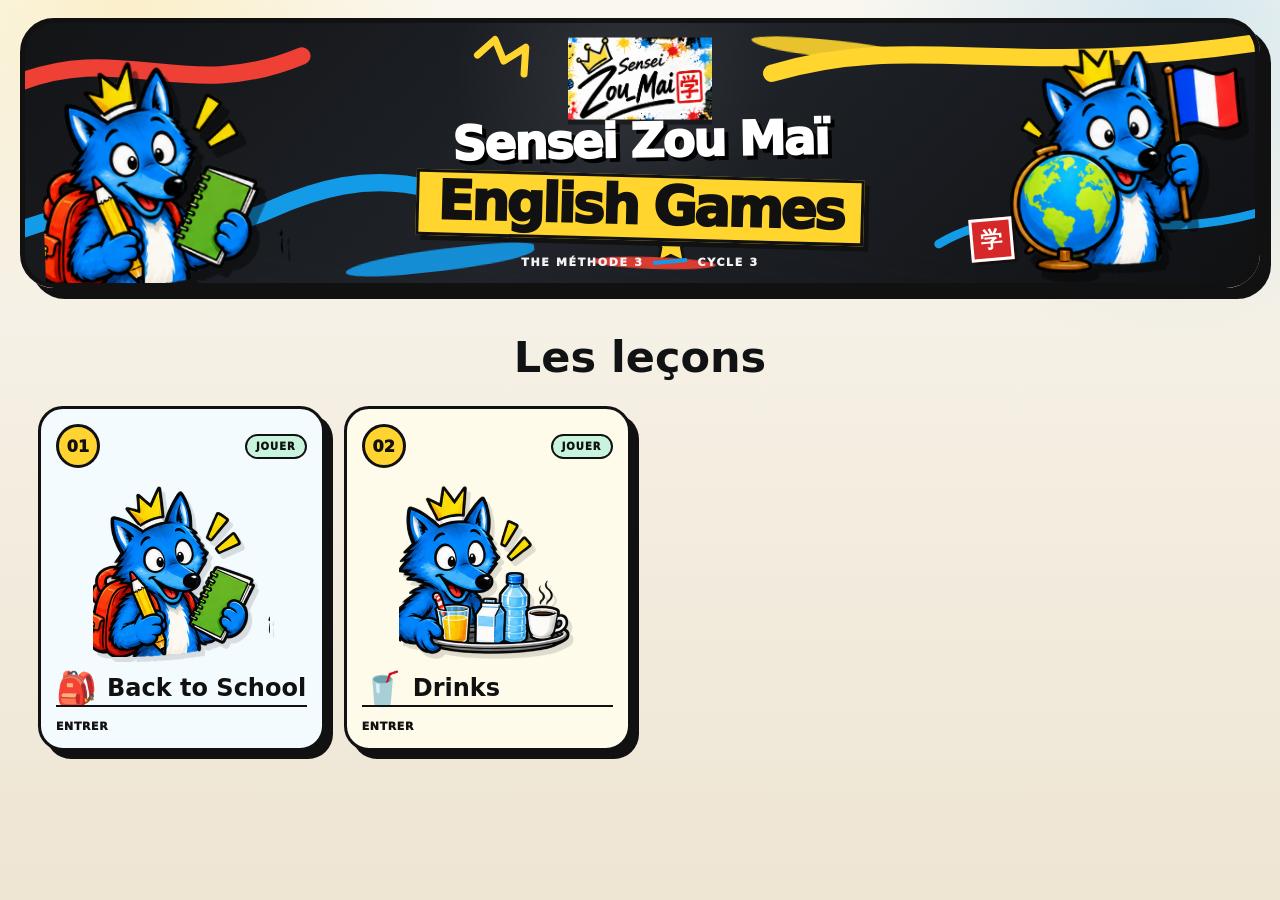
==== index.html @ 6db922dd "Add files via upload" ====
<!DOCTYPE html>

<html lang="fr">
<head>
<meta charset="utf-8"/>
<meta content="width=device-width,initial-scale=1" name="viewport"/>
<title>Sensei English Game — THE MÉTHODE 3</title>
<style>
:root{
 --ink:#101214;--paper:#f5efe1;--white:#fff;--yellow:#ffd431;--blue:#1599e8;
 --red:#ef4036;--green:#35b978;--grey:#697076;
}
*{box-sizing:border-box}
html{scroll-behavior:smooth}
body{
 margin:0;color:var(--ink);
 font-family:Inter,ui-sans-serif,system-ui,-apple-system,"Segoe UI",Arial,sans-serif;
 background:
 radial-gradient(circle at 10% 0%,rgba(255,212,49,.20),transparent 22%),
 radial-gradient(circle at 92% 3%,rgba(21,153,232,.16),transparent 22%),
 linear-gradient(#faf7f0,#eee5d3);
 min-height:100vh;
}
.hero{padding:18px 18px 0}
.banner{
 max-width:1240px;margin:auto;min-height:230px;
 border:4px solid #111;border-radius:30px;overflow:hidden;background:#111;
 box-shadow:10px 10px 0 #111;
 display:grid;grid-template-columns:235px 1fr 235px;align-items:center;
 position:relative;
}
.banner:after{
 content:"";position:absolute;inset:0;pointer-events:none;
 background:linear-gradient(90deg,rgba(21,153,232,.15),transparent 35%,transparent 65%,rgba(255,212,49,.13));
}
.heroWolf{
 width:100%;height:220px;object-fit:contain;position:relative;z-index:1;padding:7px;
}
.heroText{position:relative;z-index:2;text-align:center;color:#fff;padding:20px}
.kicker{font-size:12px;font-weight:1000;letter-spacing:.2em;color:var(--yellow)}
.heroText h1{font-size:clamp(34px,5vw,58px);line-height:.94;margin:6px 0 7px}
.heroText h1 span{color:var(--yellow)}
.heroText p{margin:0;color:#d9dde1;font-size:17px;font-weight:800}
.brand{
 display:inline-block;margin-top:14px;background:#fff;color:#111;
 border:3px solid #fff;border-radius:999px;padding:7px 14px;
 font-size:13px;font-weight:1000;letter-spacing:.04em;
}
main{max-width:1240px;margin:auto;padding:34px 18px 64px}
.intro{text-align:center;max-width:820px;margin:0 auto 29px}
.intro h2{margin:0 0 8px;font-size:clamp(29px,4vw,43px)}
.intro p{margin:0;color:#60666b;font-size:17px;font-weight:700;line-height:1.5}
.legend{display:flex;justify-content:center;gap:9px;flex-wrap:wrap;margin-top:15px}
.chip{border:2px solid #111;border-radius:999px;background:#fff;padding:6px 10px;font-weight:1000;font-size:11px;box-shadow:2px 2px 0 #111}
.chip.live{background:#d1f3df}
.grid{display:grid;grid-template-columns:repeat(4,minmax(0,1fr));gap:19px}
.lesson{
 min-height:385px;padding:15px;border:3px solid #111;border-radius:25px;
 box-shadow:8px 8px 0 #111;text-decoration:none;color:#111;
 display:flex;flex-direction:column;overflow:hidden;position:relative;
}
.lesson:nth-child(4n+1){background:#f4fbff}
.lesson:nth-child(4n+2){background:#fffbea}
.lesson:nth-child(4n+3){background:#fff2f0}
.lesson:nth-child(4n+4){background:#f3fff7}
.lesson.available{transition:.16s ease}
.lesson.available:hover{transform:translate(-3px,-4px);box-shadow:11px 12px 0 #111}
.lesson.coming{opacity:.76;filter:saturate(.83)}
.cardHead{display:flex;align-items:center;justify-content:space-between;gap:8px}
.number{
 width:44px;height:44px;border-radius:50%;background:var(--yellow);border:3px solid #111;
 display:grid;place-items:center;font-weight:1000
}
.status{
 border:2px solid #111;border-radius:999px;background:#fff;padding:5px 9px;
 font-size:10px;font-weight:1000;letter-spacing:.10em
}
.available .status{background:#c8f3dc}
.illustration{
 height:178px;margin:10px 0 12px;
 display:flex;align-items:center;justify-content:center;
 border:0;background:transparent;overflow:visible;
}
.illustration img{
 max-width:100%;max-height:176px;object-fit:contain;display:block;
 filter:drop-shadow(4px 5px 0 rgba(0,0,0,.12));
}
.meta{display:grid;grid-template-columns:auto 1fr;gap:10px;align-items:start}
.emoji{font-size:33px;line-height:1}
.lesson h2{margin:0 0 6px;font-size:22px;line-height:1.05}
.lesson p{margin:0;color:#5d6368;font-size:14px;font-weight:700;line-height:1.38}
.cardFoot{
 margin-top:auto;padding-top:13px;border-top:2px solid #111;
 font-size:11px;font-weight:1000;letter-spacing:.055em
}
.footer{margin-top:42px;padding-top:20px;border-top:3px solid #111;text-align:center;color:#666c70;font-weight:800}
@media(max-width:1080px){.grid{grid-template-columns:repeat(3,minmax(0,1fr))}}
@media(max-width:820px){
 .banner{grid-template-columns:1fr} .heroWolf{display:none}
 .grid{grid-template-columns:repeat(2,minmax(0,1fr))}
}
@media(max-width:560px){
 .hero{padding:10px 10px 0} main{padding:28px 11px 50px}
 .grid{grid-template-columns:1fr} .lesson{min-height:355px}
}
</style>
<style id="sensei-banner-v2">
.heroV2{padding:18px 18px 4px!important}
.drawnBanner{
  max-width:1240px;
  height:270px;
  margin:0 auto;
  position:relative;
  overflow:hidden;
  border:5px solid #111;
  border-radius:34px;
  background:
    radial-gradient(circle at 48% 20%,rgba(255,255,255,.08),transparent 24%),
    linear-gradient(135deg,#121416 0%,#202329 48%,#0f1113 100%);
  box-shadow:11px 11px 0 #111;
  isolation:isolate;
}
.drawnBanner:before{
  content:"";
  position:absolute;
  inset:0;
  z-index:0;
  opacity:.23;
  background-image:
    repeating-linear-gradient(8deg,transparent 0 17px,rgba(255,255,255,.04) 18px 19px),
    repeating-linear-gradient(96deg,transparent 0 42px,rgba(255,255,255,.025) 43px 44px);
}
.bannerDoodles{position:absolute;inset:0;width:100%;height:100%;z-index:1}
.stroke,.scribble{fill:none;stroke-linecap:round;stroke-linejoin:round}
.stroke{stroke-width:20}
.stroke.thin{stroke-width:10}
.stroke.blue{stroke:#149be8}.stroke.yellow{stroke:#ffd52e}.stroke.red{stroke:#ef4036}
.scribble{stroke-width:8}.yellowLine{stroke:#ffd52e}.redLine{stroke:#ef4036}
.dot,.star{stroke:#111;stroke-width:4}
.yellowFill,.star{fill:#ffd52e}.redFill{fill:#ef4036}.blueFill{fill:#149be8}
.star.small{stroke-width:3}

.paint{position:absolute;z-index:1;filter:blur(.2px);opacity:.9}
.paintBlue{left:26%;bottom:12px;width:190px;height:22px;background:#1599e8;transform:rotate(-6deg);border-radius:70% 30% 60% 40%}
.paintYellow{right:28%;top:17px;width:160px;height:18px;background:#ffd52e;transform:rotate(5deg);border-radius:40% 60% 30% 70%}
.paintRed{left:46%;bottom:14px;width:125px;height:12px;background:#ef4036;transform:rotate(2deg);border-radius:50%}

.headerWolf{
  position:absolute;
  z-index:3;
  bottom:-6px;
  width:245px;
  height:245px;
  display:flex;
  align-items:flex-end;
  justify-content:center;
}
.headerWolf.left{left:13px;transform:rotate(-2deg)}
.headerWolf.right{right:10px;transform:rotate(2deg)}
.headerWolf img{
  max-width:100%;
  max-height:238px;
  object-fit:contain;
  filter:drop-shadow(7px 9px 0 rgba(0,0,0,.42));
}

.brandBlock{
  position:absolute;
  z-index:4;
  left:50%;
  top:50%;
  transform:translate(-50%,-50%);
  width:min(650px,58%);
  text-align:center;
}
.signatureLogo{
  width:min(360px,72%);
  max-height:82px;
  object-fit:contain;
  display:block;
  margin:0 auto -3px;
  filter:drop-shadow(0 5px 0 rgba(0,0,0,.38));
}
.mainTitle{display:flex;flex-direction:column;align-items:center;line-height:.86}
.mainTitle .sensei{
  display:inline-block;
  padding:5px 16px 8px;
  color:#fff;
  font-size:clamp(27px,3.7vw,48px);
  font-weight:1000;
  letter-spacing:-.045em;
  text-shadow:4px 4px 0 #000;
  transform:rotate(-1deg);
}
.mainTitle .english{
  display:inline-block;
  margin-top:4px;
  padding:6px 18px 8px;
  background:#ffd52e;
  border:3px solid #111;
  box-shadow:5px 5px 0 #111;
  color:#111;
  font-size:clamp(28px,4.2vw,54px);
  font-weight:1000;
  letter-spacing:-.055em;
  transform:rotate(1.5deg);
}
.miniRule{
  margin-top:15px;
  display:flex;
  align-items:center;
  justify-content:center;
  gap:10px;
  color:#f3f3f3;
  font-size:11px;
  font-weight:1000;
  letter-spacing:.15em;
}
.miniRule i{display:block;width:34px;height:4px;background:#149be8;transform:rotate(-5deg)}
.cornerSeal{
  position:absolute;
  z-index:5;
  right:242px;
  bottom:22px;
  width:43px;
  height:43px;
  display:grid;
  place-items:center;
  color:#fff;
  background:#d62828;
  border:3px solid #fff;
  box-shadow:3px 3px 0 #111;
  font-weight:1000;
  font-size:22px;
  transform:rotate(-5deg);
}

/* Lesson menu: cleaner, no subtitle under cards */
.simpleIntro{margin:6px auto 24px!important}
.simpleIntro h2{margin:0!important}
.meta{align-items:center!important}
.lesson h2{margin:0!important;font-size:24px!important}
.lesson .meta p{display:none!important}
.lesson{min-height:330px!important}
.illustration{height:182px!important}
.cardFoot{margin-top:auto!important}

@media(max-width:900px){
  .drawnBanner{height:245px}
  .headerWolf{width:195px;height:215px}
  .brandBlock{width:66%}
  .cornerSeal{right:190px}
}
@media(max-width:700px){
  .drawnBanner{height:255px;border-radius:26px}
  .headerWolf{width:145px;height:180px;opacity:.9}
  .headerWolf.left{left:-15px}.headerWolf.right{right:-15px}
  .brandBlock{width:78%}
  .signatureLogo{width:260px}
  .cornerSeal{display:none}
  .miniRule{font-size:9px}
}
@media(max-width:480px){
  .drawnBanner{height:230px}
  .headerWolf{width:110px;height:150px;opacity:.68}
  .brandBlock{width:88%}
  .mainTitle .sensei{font-size:27px}
  .mainTitle .english{font-size:31px}
}
</style>
</head>
<body>
<header class="hero heroV2">
<div class="drawnBanner">
<svg aria-hidden="true" class="bannerDoodles" preserveaspectratio="none" viewbox="0 0 1400 300">
<path class="stroke blue" d="M-20 245 C110 185,160 270,280 215 S470 185,570 238"></path>
<path class="stroke yellow" d="M850 58 C1015 8,1125 68,1420 20"></path>
<path class="stroke red" d="M-15 72 C110 18,180 95,315 38"></path>
<path class="stroke blue thin" d="M1040 255 C1150 188,1270 270,1430 210"></path>
<path class="scribble yellowLine" d="M515 37 l20 -18 l10 25 l25 -16 l-2 31"></path>
<path class="scribble redLine" d="M802 248 l18 -26 l20 24 l25 -30"></path>
<circle class="dot yellowFill" cx="82" cy="170" r="8"></circle>
<circle class="dot redFill" cx="1325" cy="110" r="8"></circle>
<circle class="dot blueFill" cx="1215" cy="70" r="5"></circle>
<path class="star" d="M660 34 l12 19 22 4 -16 16 4 23 -22-11 -21 11 4-23 -17-16 23-4z"></path>
<path class="star small" d="M735 232 l8 13 16 3 -12 11 3 16 -15-7 -14 7 3-16 -12-11 16-3z"></path>
</svg>
<div class="paint paintBlue"></div>
<div class="paint paintYellow"></div>
<div class="paint paintRed"></div>
<div class="headerWolf left">
<img alt="" src="[data-uri]"/>
</div>
<div class="brandBlock">
<img alt="Sensei Zou Maï" class="signatureLogo" src="[data-uri]"/>
<div class="mainTitle">
<span class="sensei">Sensei Zou Maï</span>
<span class="english">English Games</span>
</div>
<div class="miniRule">
<span>THE MÉTHODE 3</span><i></i><span>CYCLE 3</span>
</div>
</div>
<div class="headerWolf right">
<img alt="" src="[data-uri]"/>
</div>
<div class="cornerSeal">学</div>
</div>
</header>
<main><section class="intro simpleIntro"><h2>Les leçons</h2></section><section class="grid"><a class="lesson available" href="lessons/back-to-school/">
<div class="cardHead">
<span class="number">01</span>
<span class="status">JOUER</span>
</div>
<div class="illustration">
<img alt="Illustration Back to School" src="[data-uri]"/>
</div>
<div class="meta">
<span class="emoji">🎒</span>
<div>
<h2>Back to School</h2>
</div>
</div>
<div class="cardFoot">ENTRER</div>
</a><a class="lesson available" href="lessons/drinks/">
<div class="cardHead">
<span class="number">02</span>
<span class="status">JOUER</span>
</div>
<div class="illustration">
<img alt="Illustration Drinks" src="[data-uri]"/>
</div>
<div class="meta">
<span class="emoji">🥤</span>
<div>
<h2>Drinks</h2>
</div>
</div>
<div class="cardFoot">ENTRER</div>
</a></section></main>
</body>
</html>
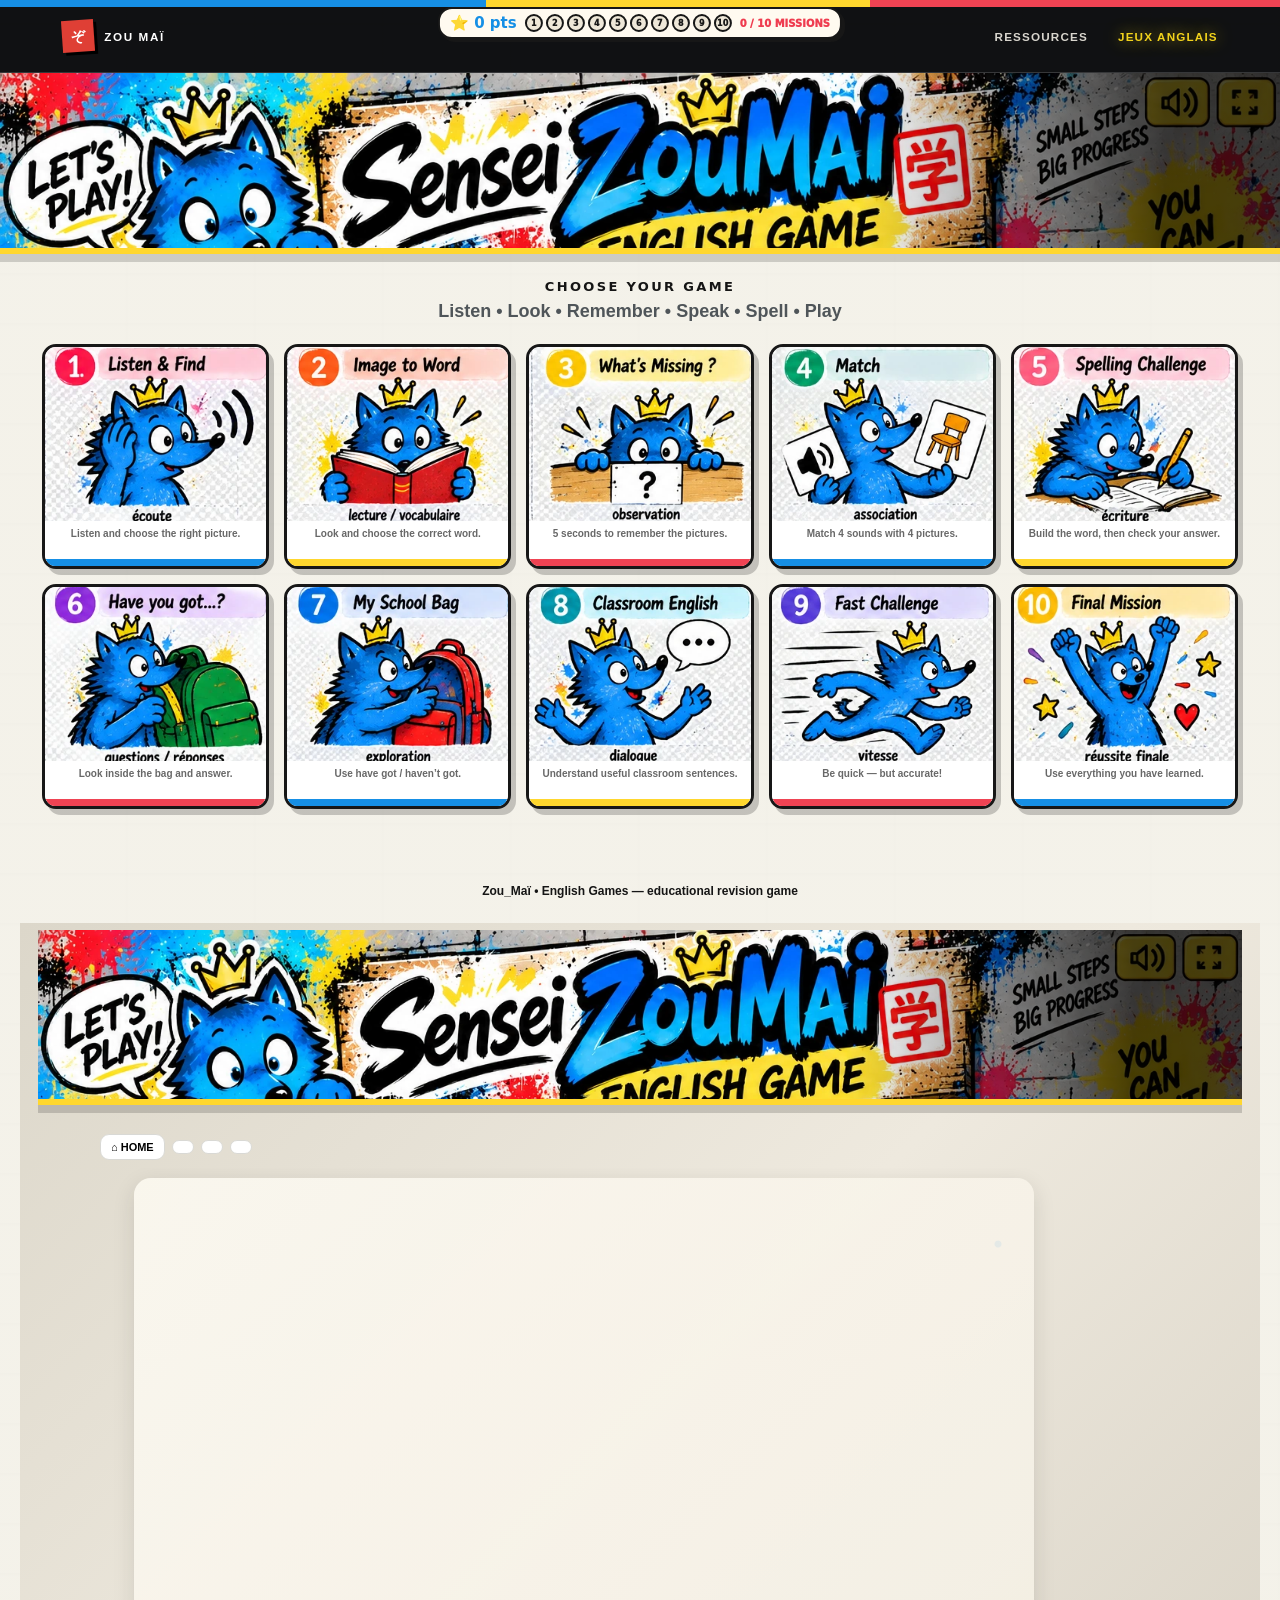
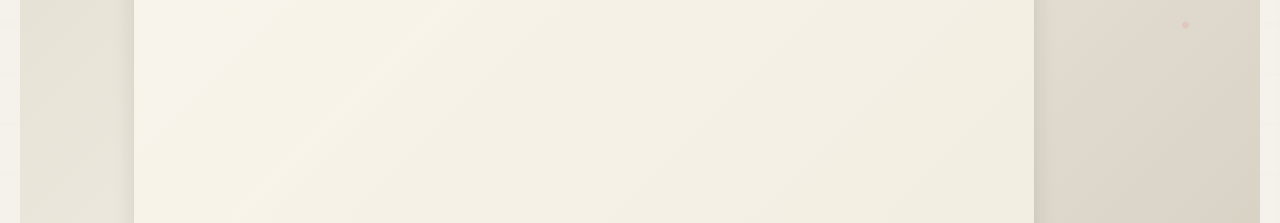
==== commit e60aee9b: "Add files via upload" ====
--- a/index.html
+++ b/index.html
@@ -1,342 +1,4815 @@
-<!DOCTYPE html>
-
-<html lang="fr">
+<!doctype html>
+<html lang="en">
 <head>
-<meta charset="utf-8"/>
-<meta content="width=device-width,initial-scale=1" name="viewport"/>
-<title>Sensei English Game — THE MÉTHODE 3</title>
+<meta charset="utf-8"><meta name="viewport" content="width=device-width,initial-scale=1">
+<!-- VISUAL SOURCE: LAST ENGLISH-GAMES SHEET ONLY -->
+<title>Sensei Zou_Maï — Back to School ULTIMATE</title>
 <style>
+:root{--ink:#111;--blue:#168cff;--red:#ff3b4f;--yellow:#ffd928;--green:#31cf7b;--purple:#8a5cff;--paper:#fffdf6}
+*{box-sizing:border-box}body{margin:0;font-family:"Trebuchet MS",Arial,sans-serif;color:var(--ink);background-color:#f8f7ef;background-image:radial-gradient(#1112 1px,transparent 1px);background-size:13px 13px}
+button{font:inherit}.hidden{display:none!important}
+.splash{position:fixed;inset:0;pointer-events:none;opacity:.15;background:radial-gradient(circle at 8% 18%,var(--blue) 0 2%,transparent 2.5%),radial-gradient(circle at 92% 13%,var(--yellow) 0 2%,transparent 2.5%),radial-gradient(circle at 85% 80%,var(--red) 0 2%,transparent 2.5%),radial-gradient(circle at 12% 83%,var(--green) 0 2%,transparent 2.5%)}
+.hero{position:relative;overflow:hidden;padding:22px 18px;border-bottom:6px solid #111;background:var(--paper)}
+.hero:before{content:"";position:absolute;left:0;right:0;top:20px;height:95px;background:#111;transform:rotate(-1deg);z-index:0}
+.heroInner{position:relative;z-index:1;max-width:1150px;margin:auto;display:flex;align-items:center;gap:18px}
+.logoWolf{width:125px;height:125px;object-fit:cover;border:5px solid #111;transform:rotate(-3deg);box-shadow:7px 7px 0 var(--yellow)}
+.title{flex:1;color:white}.title h1{margin:0;font-size:clamp(38px,7vw,74px);line-height:.95;font-weight:1000;letter-spacing:-2px}.title p{margin:8px 0 0;font-size:18px;font-weight:900;color:var(--yellow)}
+.signature{font-family:cursive;font-weight:1000;font-size:20px;transform:rotate(-4deg);background:white;color:#111;border:3px solid #111;padding:8px 13px;box-shadow:5px 5px 0 var(--red)}
+.wrap{position:relative;max-width:1180px;margin:auto;padding:20px}.menuIntro{text-align:center;font-weight:1000;font-size:20px;margin:5px 0 18px}
+.grid{display:grid;grid-template-columns:repeat(auto-fit,minmax(205px,1fr));gap:16px}
+.stage{position:relative;overflow:hidden;border:4px solid #111;border-radius:13px;background:white;padding:0;text-align:left;cursor:pointer;box-shadow:7px 7px 0 #111;transition:.15s}.stage:hover{transform:translate(-2px,-2px);box-shadow:10px 10px 0 #111}.stage img{width:100%;height:118px;object-fit:cover;object-position:center 28%;border-bottom:4px solid #111}.stageText{padding:12px}.stage b{display:block;font-size:20px}.stage span{font-size:14px;font-weight:700}.num{position:absolute;top:8px;left:8px;width:42px;height:42px;border-radius:50%;display:grid;place-items:center;background:var(--yellow);border:3px solid #111;font-size:22px;font-weight:1000;z-index:2}
+.stage:nth-child(4n+1) .stageText{background:#ffecf0}.stage:nth-child(4n+2) .stageText{background:#fff6bd}.stage:nth-child(4n+3) .stageText{background:#dcfff0}.stage:nth-child(4n) .stageText{background:#eee5ff}
+.top{display:flex;gap:9px;flex-wrap:wrap;align-items:center;margin-bottom:14px}.pill{border:3px solid #111;background:white;padding:8px 13px;font-weight:1000;box-shadow:3px 3px 0 #111}.home{cursor:pointer;background:var(--yellow)}
+.gameCard{position:relative;min-height:540px;background:var(--paper);border:5px solid #111;border-radius:16px;padding:24px;text-align:center;box-shadow:10px 10px 0 #111;overflow:hidden}.gameWolf{position:absolute;right:14px;top:12px;width:145px;height:145px;object-fit:cover;border:4px solid #111;transform:rotate(3deg);box-shadow:5px 5px 0 var(--yellow);z-index:0}.gameContent{position:relative;z-index:1;padding-top:15px}.prompt{font-size:clamp(26px,4vw,42px);font-weight:1000;margin:8px}.sub{font-size:18px;font-weight:800;margin:7px}
+.audioBtn{width:88px;height:88px;border:4px solid #111;border-radius:18px;background:var(--blue);cursor:pointer;box-shadow:6px 6px 0 #111;display:inline-grid;place-items:center;margin:12px;transition:.12s}.audioBtn:hover{transform:translate(-2px,-2px);box-shadow:8px 8px 0 #111}.audioBtn:active{transform:translate(4px,4px);box-shadow:2px 2px 0 #111}.audioBtn svg{width:45px;height:45px;fill:white}.listenAgain{border:3px solid #111;background:white;padding:8px 13px;font-weight:1000;cursor:pointer;box-shadow:3px 3px 0 #111}
+.choices{display:grid;grid-template-columns:repeat(auto-fit,minmax(165px,1fr));gap:14px;max-width:880px;margin:20px auto}.choice{border:4px solid #111;border-radius:12px;background:white;padding:12px;min-height:72px;font-weight:1000;font-size:19px;cursor:pointer;box-shadow:4px 4px 0 #111}.choice:hover{background:#fff7b5}.choice.correct{background:#bff5d9}.choice.wrong{background:#ffd3da}.pic{height:180px;max-width:100%;object-fit:contain}.choice .pic{height:120px}
+.feedback{max-width:650px;margin:15px auto;padding:12px;border:4px solid #111;font-size:21px;font-weight:1000;box-shadow:4px 4px 0 #111}.good{background:#bff5d9}.bad{background:#ffd3da}
+.memoryGrid{display:grid;grid-template-columns:repeat(5,minmax(80px,1fr));gap:10px;max-width:760px;margin:20px auto}.memorySlot{height:120px;border:4px solid #111;background:white;border-radius:10px;display:grid;place-items:center}.memorySlot img{max-width:95%;max-height:100px;object-fit:contain}.memorySlot.gone{background:#fff2a8;font-size:50px}
+.count{font-size:58px;font-weight:1000;color:var(--red);text-shadow:3px 3px 0 #1110}.bar{height:13px;max-width:520px;margin:10px auto;background:#ddd;border:3px solid #111}.bar div{height:100%;background:var(--yellow);animation:shrink 5s linear forwards}@keyframes shrink{from{width:100%}to{width:0}}
+.matchBoard{display:grid;grid-template-columns:1fr 1fr;gap:18px;max-width:820px;margin:20px auto}.matchCol{display:grid;gap:10px}.matchCard{min-height:100px;border:4px solid #111;background:white;border-radius:12px;cursor:pointer;display:grid;place-items:center;box-shadow:4px 4px 0 #111}.matchCard.selected{background:#fff2a8}.matchCard.done{background:#bff5d9;opacity:.5}.matchCard img{height:90px;max-width:100%;object-fit:contain}
+.line{min-height:65px;border:4px dashed #111;background:white;padding:12px;font-size:26px;font-weight:1000;max-width:650px;margin:12px auto}.tokenbox{display:flex;gap:8px;flex-wrap:wrap;justify-content:center;margin:15px}.token{border:3px solid #111;background:#e7f2ff;padding:10px 13px;font-size:20px;font-weight:1000;cursor:pointer;box-shadow:3px 3px 0 #111}.correctBox{max-width:620px;margin:14px auto;text-align:left;border:4px solid #111;padding:13px;background:#fff}.correctBox b{display:inline-block;min-width:145px}.actionBtn{border:4px solid #111;background:var(--yellow);padding:11px 22px;font-weight:1000;font-size:18px;cursor:pointer;box-shadow:5px 5px 0 #111;margin:8px}.bag{position:relative;width:min(570px,95%);min-height:270px;margin:15px auto;border:5px solid #111;border-radius:35px 35px 80px 80px;background:#3d8cff;padding:55px 20px 25px;box-shadow:8px 8px 0 #111}.bag:before{content:"SCHOOL BAG";position:absolute;top:14px;left:50%;transform:translateX(-50%);background:var(--yellow);border:3px solid #111;padding:5px 13px;font-weight:1000}.bagItems{display:flex;flex-wrap:wrap;gap:10px;justify-content:center}.bagItems img{height:95px;max-width:105px;object-fit:contain;background:white;border:3px solid #111;border-radius:8px;padding:4px}
+.timer{font-size:70px;font-weight:1000;color:var(--red)}.missionStep{font-size:17px;font-weight:1000;background:var(--yellow);border:3px solid #111;display:inline-block;padding:6px 12px;margin:5px}.stars{font-size:30px;line-height:1.7}.perfect{font-size:50px;font-weight:1000}.footer{text-align:center;font-size:12px;font-weight:700;padding:25px}
+@media(max-width:650px){.logoWolf{width:80px;height:80px}.signature{display:none}.heroInner{gap:10px}.gameWolf{width:72px;height:72px}.gameCard{padding:13px}.memoryGrid{grid-template-columns:repeat(3,1fr)}.matchBoard{grid-template-columns:1fr}.choices{grid-template-columns:1fr 1fr}.pic{height:145px}}
+
+.flashStrip{margin:24px auto 5px;max-width:1120px;border:5px solid #111;background:#fff;padding:12px;box-shadow:8px 8px 0 #111}
+.flashStrip h2{margin:0 0 10px;font-size:22px}.flashRow{display:grid;grid-template-columns:repeat(10,1fr);gap:7px}
+.miniFlash{border:3px solid #111;background:#fffdf6;padding:5px;text-align:center;font-weight:900;font-size:11px}
+.miniFlash img{width:100%;height:62px;object-fit:contain}
+@media(max-width:800px){.flashRow{grid-template-columns:repeat(5,1fr)}}@media(max-width:480px){.flashRow{grid-template-columns:repeat(2,1fr)}}
+
+.logoWolf{width:72px!important;height:72px!important;object-fit:cover!important;border:2px solid #111!important;border-radius:10px!important;box-shadow:3px 3px 0 var(--yellow)!important;transform:none!important}
+.activityArt{position:absolute;right:14px;bottom:14px;width:180px;height:180px;object-fit:cover;object-position:center;border:3px solid #111;border-radius:16px;box-shadow:5px 5px 0 rgba(0,0,0,.14);z-index:0}
+.gameContent{padding-right:175px!important}
+@media(max-width:700px){.activityArt{width:105px;height:105px;opacity:.22;right:5px;bottom:5px}.gameContent{padding-right:0!important}.logoWolf{width:55px!important;height:55px!important}}
+
+.mediaCheck{max-width:1120px;margin:20px auto;background:#fff;border:3px solid #111;border-radius:12px;padding:10px}
+.mediaCheck summary{cursor:pointer;font-weight:900}.mediaCheckGrid{display:grid;grid-template-columns:repeat(10,1fr);gap:6px;margin-top:10px}
+.mediaCheckGrid div{font-size:10px;font-weight:800;text-align:center}.mediaCheckGrid img{width:100%;height:58px;object-fit:contain}
+@media(max-width:700px){.mediaCheckGrid{grid-template-columns:repeat(5,1fr)}}
+
+/* === SENSEI ZOU_MAÏ V5 — calibrated game interface === */
+:root{--paper:#fffefa;--ink:#101114;--blue:#158ee8;--yellow:#ffd32a;--red:#ef3c4f;--green:#25b56b}
+body{background:#f2f1eb;background-image:linear-gradient(90deg,rgba(21,142,232,.035) 1px,transparent 1px),linear-gradient(rgba(21,142,232,.035) 1px,transparent 1px);background-size:22px 22px}
+.hero{background:#fff;border-bottom:4px solid var(--ink);padding:12px 18px}
+.hero:before{height:70px;top:16px;transform:rotate(-.35deg)}
+.heroInner{max-width:1220px}
+.logoWolf{width:128px!important;height:62px!important;object-fit:cover!important;object-position:center!important;border:0!important;border-radius:0!important;box-shadow:none!important;transform:none!important}
+.title h1{font-size:clamp(34px,5vw,58px);letter-spacing:-1px}
+.title p{font-size:15px}
+.signature{display:none}
+.wrap{max-width:1220px;padding:18px}
+.grid{grid-template-columns:repeat(5,minmax(170px,1fr));gap:14px}
+.stage{border:3px solid var(--ink);border-radius:14px;box-shadow:5px 5px 0 var(--ink);background:#fff}
+.stage:hover{transform:translateY(-3px);box-shadow:5px 8px 0 var(--ink)}
+.stage img{height:148px!important;object-fit:cover!important;object-position:center 48%!important;padding:0!important;background:#fff!important;border-bottom:3px solid var(--ink)!important}
+.stageText{min-height:78px;padding:10px 11px!important}
+.stage b{font-size:18px}.stage span{font-size:12px;line-height:1.25;display:block;margin-top:3px}
+.num{width:38px;height:38px;font-size:19px;border:3px solid var(--ink)}
+.gameCard{min-height:600px;background:#fff;border:4px solid var(--ink);border-radius:18px;box-shadow:8px 8px 0 var(--ink);padding:22px 215px 22px 22px;overflow:hidden}
+.gameCard:before{content:"";position:absolute;right:-35px;bottom:-45px;width:275px;height:275px;background:radial-gradient(circle,var(--yellow) 0 3px,transparent 4px);background-size:18px 18px;opacity:.18;transform:rotate(12deg)}
+.gameContent{padding:0!important;max-width:900px;margin:0 auto}
+.activityArt{position:absolute!important;right:15px!important;bottom:15px!important;width:185px!important;height:215px!important;object-fit:cover!important;object-position:center 48%!important;border:3px solid var(--ink)!important;border-radius:16px!important;box-shadow:5px 5px 0 var(--yellow)!important;background:#fff;z-index:1!important}
+.prompt{font-size:clamp(28px,4vw,44px);margin:8px 0 4px}
+.sub{font-size:16px;color:#343434;margin-bottom:12px}
+.choices{gap:12px;margin:16px auto}.choice{border:3px solid var(--ink);border-radius:12px;box-shadow:3px 3px 0 var(--ink);font-size:18px;min-height:70px}
+.choice:hover{transform:translateY(-2px)}
+.choice .pic{height:128px}.pic{height:190px}
+.audioBtn{width:78px;height:78px;border:3px solid var(--ink);border-radius:50%;box-shadow:4px 4px 0 var(--ink);margin:9px}
+.listenAgain{border:2px solid var(--ink);border-radius:8px;box-shadow:2px 2px 0 var(--ink)}
+.bag{width:min(540px,96%);min-height:250px;border:4px solid var(--ink);box-shadow:6px 6px 0 var(--ink)}
+.bagItems img{height:92px;border:2px solid var(--ink)}
+.top{margin-bottom:12px}.pill{border:2px solid var(--ink);box-shadow:2px 2px 0 var(--ink);border-radius:8px}
+.flashStrip,.mediaCheck{display:none!important}
+.feedback{border:3px solid var(--ink);border-radius:10px;box-shadow:3px 3px 0 var(--ink)}
+@media(max-width:1000px){.grid{grid-template-columns:repeat(2,1fr)}.gameCard{padding-right:165px}.activityArt{width:140px!important;height:170px!important}}
+@media(max-width:650px){.grid{grid-template-columns:1fr 1fr}.stage img{height:115px!important}.gameCard{padding:14px!important}.activityArt{width:92px!important;height:105px!important;opacity:.18;right:6px!important;bottom:6px!important;box-shadow:none!important}.logoWolf{width:95px!important;height:48px!important}.choices{grid-template-columns:1fr 1fr}}
+
+/* V6 FINAL — only the latest dedicated English-games illustration sheet */
+.logoWolf{width:112px!important;height:54px!important;object-fit:cover!important;border:0!important;box-shadow:none!important;border-radius:0!important}
+.grid{grid-template-columns:repeat(5,minmax(180px,1fr))!important;gap:16px!important}
+.stage img{height:158px!important;object-fit:cover!important;object-position:center 52%!important;padding:0!important}
+.gameCard{display:grid!important;grid-template-columns:minmax(0,1fr) 215px!important;gap:18px!important;padding:22px!important;min-height:610px!important}
+.gameContent{grid-column:1!important;padding:0!important;max-width:none!important}
+.activityArt{grid-column:2!important;position:relative!important;right:auto!important;bottom:auto!important;top:auto!important;width:215px!important;height:250px!important;object-fit:cover!important;object-position:center 52%!important;border:3px solid #111!important;border-radius:16px!important;box-shadow:6px 6px 0 var(--yellow)!important;margin-top:28px!important;opacity:1!important}
+.flashStrip,.mediaCheck{display:none!important}
+@media(max-width:950px){.grid{grid-template-columns:repeat(2,1fr)!important}.gameCard{grid-template-columns:minmax(0,1fr) 145px!important}.activityArt{width:145px!important;height:175px!important}}
+@media(max-width:650px){.gameCard{display:block!important;padding:13px!important}.activityArt{position:absolute!important;width:90px!important;height:105px!important;right:7px!important;bottom:7px!important;opacity:.13!important;box-shadow:none!important}.logoWolf{width:88px!important;height:42px!important}}
+
+/* V8 — rewards only. Game illustrations/layout remain V6. */
+.rewardPopV8{position:fixed;inset:0;display:none;align-items:center;justify-content:center;
+ z-index:9999;background:rgba(255,255,255,.48);backdrop-filter:blur(2px);pointer-events:none}
+.rewardPopV8.show{display:flex;animation:v8fade .16s ease-out}
+.rewardCardV8{width:min(390px,82vw);height:min(330px,58vh);background:#fff;border:4px solid #111;
+ border-radius:20px;box-shadow:8px 8px 0 #111;padding:8px;animation:v8pop .26s cubic-bezier(.2,1.35,.4,1)}
+.rewardCardV8 img{width:100%;height:100%;display:block;object-fit:contain;object-position:center;
+ border-radius:13px;background:#fff}
+@keyframes v8pop{from{transform:scale(.72) rotate(-2deg);opacity:0}to{transform:scale(1);opacity:1}}
+@keyframes v8fade{from{opacity:0}to{opacity:1}}
+
+/* === V9 CLEAN FIX === */
+/* Activity illustration: smaller, lower, centred in its side rail */
+.gameCard{
+  grid-template-columns:minmax(0,1fr) 175px!important;
+  column-gap:22px!important;
+}
+.activityArt{
+  width:165px!important;
+  height:190px!important;
+  margin-top:125px!important;
+  margin-right:8px!important;
+  align-self:start!important;
+  justify-self:center!important;
+  object-fit:contain!important;
+  object-position:center!important;
+  background:#fff!important;
+  image-rendering:auto!important;
+  border:3px solid #111!important;
+  box-shadow:5px 5px 0 var(--yellow)!important;
+}
+/* Menu artwork: never enlarge beyond its source feel */
+.stage img{
+  height:132px!important;
+  object-fit:contain!important;
+  object-position:center!important;
+  background:#fff!important;
+  image-rendering:auto!important;
+}
+/* Strong, visible textual feedback under the task */
+.feedback{
+  display:block!important;
+  min-height:48px!important;
+  margin:14px auto 4px!important;
+  padding:10px 16px!important;
+  font-size:20px!important;
+  font-weight:1000!important;
+  text-align:center!important;
+  border:3px solid #111!important;
+  border-radius:12px!important;
+  box-shadow:3px 3px 0 #111!important;
+}
+.feedback.hidden{visibility:hidden!important;display:block!important}
+.feedback.good{visibility:visible!important;background:#dff8e9!important;color:#0b6738!important}
+.feedback.bad{visibility:visible!important;background:#ffe2e6!important;color:#9b1730!important}
+/* Reward: no crop, no enlargement beyond a sensible size */
+.rewardPopV8{background:rgba(255,255,255,.68)!important;backdrop-filter:blur(2px)!important}
+.rewardCardV8{
+  width:min(330px,78vw)!important;
+  height:min(275px,50vh)!important;
+  padding:10px!important;
+}
+.rewardCardV8 img{
+  object-fit:contain!important;
+  object-position:center!important;
+  image-rendering:auto!important;
+  background:#fff!important;
+}
+@media(max-width:950px){
+ .gameCard{grid-template-columns:minmax(0,1fr) 125px!important}
+ .activityArt{width:118px!important;height:145px!important;margin-top:135px!important}
+}
+@media(max-width:650px){
+ .gameCard{display:block!important}
+ .activityArt{
+   position:relative!important;
+   float:right!important;
+   width:92px!important;height:108px!important;
+   margin:8px 0 8px 10px!important;
+   right:auto!important;bottom:auto!important;
+   opacity:1!important;box-shadow:3px 3px 0 var(--yellow)!important;
+ }
+ .stage img{height:108px!important}
+}
+
+/* ==========================================================
+   SENSEI ZOU_MAÏ — ULTIMATE V10
+   Full interface redesign; game engine and flashcards unchanged
+   ========================================================== */
 :root{
- --ink:#101214;--paper:#f5efe1;--white:#fff;--yellow:#ffd431;--blue:#1599e8;
- --red:#ef4036;--green:#35b978;--grey:#697076;
+ --v10-paper:#fbfaf5;--v10-card:#fff;--v10-ink:#151515;
+ --v10-blue:#168fe5;--v10-yellow:#ffd72e;--v10-red:#ef4353;
+ --v10-soft:#eef5f8;--v10-muted:#6d7479;
 }
 *{box-sizing:border-box}
-html{scroll-behavior:smooth}
 body{
- margin:0;color:var(--ink);
- font-family:Inter,ui-sans-serif,system-ui,-apple-system,"Segoe UI",Arial,sans-serif;
+ margin:0!important;color:var(--v10-ink)!important;
  background:
- radial-gradient(circle at 10% 0%,rgba(255,212,49,.20),transparent 22%),
- radial-gradient(circle at 92% 3%,rgba(21,153,232,.16),transparent 22%),
- linear-gradient(#faf7f0,#eee5d3);
- min-height:100vh;
-}
-.hero{padding:18px 18px 0}
-.banner{
- max-width:1240px;margin:auto;min-height:230px;
- border:4px solid #111;border-radius:30px;overflow:hidden;background:#111;
- box-shadow:10px 10px 0 #111;
- display:grid;grid-template-columns:235px 1fr 235px;align-items:center;
- position:relative;
-}
-.banner:after{
- content:"";position:absolute;inset:0;pointer-events:none;
- background:linear-gradient(90deg,rgba(21,153,232,.15),transparent 35%,transparent 65%,rgba(255,212,49,.13));
-}
-.heroWolf{
- width:100%;height:220px;object-fit:contain;position:relative;z-index:1;padding:7px;
-}
-.heroText{position:relative;z-index:2;text-align:center;color:#fff;padding:20px}
-.kicker{font-size:12px;font-weight:1000;letter-spacing:.2em;color:var(--yellow)}
-.heroText h1{font-size:clamp(34px,5vw,58px);line-height:.94;margin:6px 0 7px}
-.heroText h1 span{color:var(--yellow)}
-.heroText p{margin:0;color:#d9dde1;font-size:17px;font-weight:800}
-.brand{
- display:inline-block;margin-top:14px;background:#fff;color:#111;
- border:3px solid #fff;border-radius:999px;padding:7px 14px;
- font-size:13px;font-weight:1000;letter-spacing:.04em;
-}
-main{max-width:1240px;margin:auto;padding:34px 18px 64px}
-.intro{text-align:center;max-width:820px;margin:0 auto 29px}
-.intro h2{margin:0 0 8px;font-size:clamp(29px,4vw,43px)}
-.intro p{margin:0;color:#60666b;font-size:17px;font-weight:700;line-height:1.5}
-.legend{display:flex;justify-content:center;gap:9px;flex-wrap:wrap;margin-top:15px}
-.chip{border:2px solid #111;border-radius:999px;background:#fff;padding:6px 10px;font-weight:1000;font-size:11px;box-shadow:2px 2px 0 #111}
-.chip.live{background:#d1f3df}
-.grid{display:grid;grid-template-columns:repeat(4,minmax(0,1fr));gap:19px}
-.lesson{
- min-height:385px;padding:15px;border:3px solid #111;border-radius:25px;
- box-shadow:8px 8px 0 #111;text-decoration:none;color:#111;
- display:flex;flex-direction:column;overflow:hidden;position:relative;
-}
-.lesson:nth-child(4n+1){background:#f4fbff}
-.lesson:nth-child(4n+2){background:#fffbea}
-.lesson:nth-child(4n+3){background:#fff2f0}
-.lesson:nth-child(4n+4){background:#f3fff7}
-.lesson.available{transition:.16s ease}
-.lesson.available:hover{transform:translate(-3px,-4px);box-shadow:11px 12px 0 #111}
-.lesson.coming{opacity:.76;filter:saturate(.83)}
-.cardHead{display:flex;align-items:center;justify-content:space-between;gap:8px}
-.number{
- width:44px;height:44px;border-radius:50%;background:var(--yellow);border:3px solid #111;
- display:grid;place-items:center;font-weight:1000
-}
-.status{
- border:2px solid #111;border-radius:999px;background:#fff;padding:5px 9px;
- font-size:10px;font-weight:1000;letter-spacing:.10em
-}
-.available .status{background:#c8f3dc}
-.illustration{
- height:178px;margin:10px 0 12px;
- display:flex;align-items:center;justify-content:center;
- border:0;background:transparent;overflow:visible;
-}
-.illustration img{
- max-width:100%;max-height:176px;object-fit:contain;display:block;
- filter:drop-shadow(4px 5px 0 rgba(0,0,0,.12));
-}
-.meta{display:grid;grid-template-columns:auto 1fr;gap:10px;align-items:start}
-.emoji{font-size:33px;line-height:1}
-.lesson h2{margin:0 0 6px;font-size:22px;line-height:1.05}
-.lesson p{margin:0;color:#5d6368;font-size:14px;font-weight:700;line-height:1.38}
-.cardFoot{
- margin-top:auto;padding-top:13px;border-top:2px solid #111;
- font-size:11px;font-weight:1000;letter-spacing:.055em
-}
-.footer{margin-top:42px;padding-top:20px;border-top:3px solid #111;text-align:center;color:#666c70;font-weight:800}
-@media(max-width:1080px){.grid{grid-template-columns:repeat(3,minmax(0,1fr))}}
-@media(max-width:820px){
- .banner{grid-template-columns:1fr} .heroWolf{display:none}
- .grid{grid-template-columns:repeat(2,minmax(0,1fr))}
-}
-@media(max-width:560px){
- .hero{padding:10px 10px 0} main{padding:28px 11px 50px}
- .grid{grid-template-columns:1fr} .lesson{min-height:355px}
-}
-</style>
-<style id="sensei-banner-v2">
-.heroV2{padding:18px 18px 4px!important}
-.drawnBanner{
-  max-width:1240px;
-  height:270px;
-  margin:0 auto;
-  position:relative;
-  overflow:hidden;
-  border:5px solid #111;
-  border-radius:34px;
-  background:
-    radial-gradient(circle at 48% 20%,rgba(255,255,255,.08),transparent 24%),
-    linear-gradient(135deg,#121416 0%,#202329 48%,#0f1113 100%);
-  box-shadow:11px 11px 0 #111;
-  isolation:isolate;
-}
-.drawnBanner:before{
-  content:"";
-  position:absolute;
-  inset:0;
-  z-index:0;
-  opacity:.23;
-  background-image:
-    repeating-linear-gradient(8deg,transparent 0 17px,rgba(255,255,255,.04) 18px 19px),
-    repeating-linear-gradient(96deg,transparent 0 42px,rgba(255,255,255,.025) 43px 44px);
-}
-.bannerDoodles{position:absolute;inset:0;width:100%;height:100%;z-index:1}
-.stroke,.scribble{fill:none;stroke-linecap:round;stroke-linejoin:round}
-.stroke{stroke-width:20}
-.stroke.thin{stroke-width:10}
-.stroke.blue{stroke:#149be8}.stroke.yellow{stroke:#ffd52e}.stroke.red{stroke:#ef4036}
-.scribble{stroke-width:8}.yellowLine{stroke:#ffd52e}.redLine{stroke:#ef4036}
-.dot,.star{stroke:#111;stroke-width:4}
-.yellowFill,.star{fill:#ffd52e}.redFill{fill:#ef4036}.blueFill{fill:#149be8}
-.star.small{stroke-width:3}
-
-.paint{position:absolute;z-index:1;filter:blur(.2px);opacity:.9}
-.paintBlue{left:26%;bottom:12px;width:190px;height:22px;background:#1599e8;transform:rotate(-6deg);border-radius:70% 30% 60% 40%}
-.paintYellow{right:28%;top:17px;width:160px;height:18px;background:#ffd52e;transform:rotate(5deg);border-radius:40% 60% 30% 70%}
-.paintRed{left:46%;bottom:14px;width:125px;height:12px;background:#ef4036;transform:rotate(2deg);border-radius:50%}
-
-.headerWolf{
-  position:absolute;
-  z-index:3;
-  bottom:-6px;
-  width:245px;
-  height:245px;
-  display:flex;
-  align-items:flex-end;
-  justify-content:center;
-}
-.headerWolf.left{left:13px;transform:rotate(-2deg)}
-.headerWolf.right{right:10px;transform:rotate(2deg)}
-.headerWolf img{
-  max-width:100%;
-  max-height:238px;
-  object-fit:contain;
-  filter:drop-shadow(7px 9px 0 rgba(0,0,0,.42));
-}
-
-.brandBlock{
-  position:absolute;
-  z-index:4;
-  left:50%;
-  top:50%;
-  transform:translate(-50%,-50%);
-  width:min(650px,58%);
-  text-align:center;
-}
-.signatureLogo{
-  width:min(360px,72%);
-  max-height:82px;
-  object-fit:contain;
-  display:block;
-  margin:0 auto -3px;
-  filter:drop-shadow(0 5px 0 rgba(0,0,0,.38));
-}
-.mainTitle{display:flex;flex-direction:column;align-items:center;line-height:.86}
-.mainTitle .sensei{
-  display:inline-block;
-  padding:5px 16px 8px;
-  color:#fff;
-  font-size:clamp(27px,3.7vw,48px);
-  font-weight:1000;
-  letter-spacing:-.045em;
-  text-shadow:4px 4px 0 #000;
-  transform:rotate(-1deg);
-}
-.mainTitle .english{
-  display:inline-block;
-  margin-top:4px;
-  padding:6px 18px 8px;
-  background:#ffd52e;
-  border:3px solid #111;
-  box-shadow:5px 5px 0 #111;
-  color:#111;
-  font-size:clamp(28px,4.2vw,54px);
-  font-weight:1000;
-  letter-spacing:-.055em;
-  transform:rotate(1.5deg);
-}
-.miniRule{
-  margin-top:15px;
-  display:flex;
-  align-items:center;
-  justify-content:center;
-  gap:10px;
-  color:#f3f3f3;
-  font-size:11px;
-  font-weight:1000;
-  letter-spacing:.15em;
-}
-.miniRule i{display:block;width:34px;height:4px;background:#149be8;transform:rotate(-5deg)}
-.cornerSeal{
-  position:absolute;
-  z-index:5;
-  right:242px;
-  bottom:22px;
-  width:43px;
-  height:43px;
-  display:grid;
-  place-items:center;
-  color:#fff;
-  background:#d62828;
-  border:3px solid #fff;
-  box-shadow:3px 3px 0 #111;
-  font-weight:1000;
-  font-size:22px;
-  transform:rotate(-5deg);
-}
-
-/* Lesson menu: cleaner, no subtitle under cards */
-.simpleIntro{margin:6px auto 24px!important}
-.simpleIntro h2{margin:0!important}
-.meta{align-items:center!important}
-.lesson h2{margin:0!important;font-size:24px!important}
-.lesson .meta p{display:none!important}
-.lesson{min-height:330px!important}
-.illustration{height:182px!important}
-.cardFoot{margin-top:auto!important}
+  radial-gradient(circle at 9% 12%,rgba(255,215,46,.16) 0 110px,transparent 112px),
+  radial-gradient(circle at 95% 78%,rgba(22,143,229,.10) 0 150px,transparent 152px),
+  linear-gradient(180deg,#fff 0,#f7f5ed 100%)!important;
+ background-attachment:fixed!important;
+}
+body:before{content:"";position:fixed;left:0;right:0;top:0;height:7px;background:linear-gradient(90deg,var(--v10-blue) 0 38%,var(--v10-yellow) 38% 68%,var(--v10-red) 68%);z-index:10000}
+
+/* HEADER — compact identity bar */
+.hero{
+ padding:14px 22px!important;background:rgba(255,255,255,.94)!important;
+ border:0!important;border-bottom:1px solid #ddd!important;box-shadow:0 3px 18px rgba(0,0,0,.06)!important;
+ position:sticky!important;top:0!important;z-index:100!important;
+}
+.hero:before{display:none!important}
+.heroInner{max-width:1240px!important;margin:auto!important;display:grid!important;grid-template-columns:96px 1fr auto!important;gap:18px!important;align-items:center!important}
+.logoWolf{width:92px!important;height:46px!important;object-fit:contain!important;border:0!important;box-shadow:none!important;background:transparent!important}
+.title{text-align:left!important}
+.title h1{margin:0!important;font-size:clamp(28px,3.7vw,47px)!important;line-height:.95!important;letter-spacing:-1.4px!important}
+.title h1 span{color:var(--v10-blue)!important}
+.title p{margin:6px 0 0!important;color:var(--v10-muted)!important;font-size:13px!important;font-weight:800!important;letter-spacing:.08em!important;text-transform:uppercase!important}
+.signature{display:block!important;background:var(--v10-yellow)!important;border:2px solid var(--v10-ink)!important;border-radius:999px!important;padding:7px 12px!important;box-shadow:2px 2px 0 var(--v10-ink)!important;font-size:12px!important;font-weight:1000!important;white-space:nowrap!important}
+
+/* HOME */
+.wrap{max-width:1240px!important;margin:auto!important;padding:32px 22px 50px!important}
+.menuIntro{
+ max-width:760px!important;margin:0 auto 28px!important;padding:0!important;border:0!important;box-shadow:none!important;
+ background:transparent!important;text-align:center!important;font-size:18px!important;color:#4f5559!important;font-weight:800!important
+}
+.menuIntro:before{content:"CHOOSE YOUR GAME";display:block;color:var(--v10-ink);font-size:13px;letter-spacing:.18em;margin-bottom:7px}
+.grid{display:grid!important;grid-template-columns:repeat(5,1fr)!important;gap:17px!important}
+.stage{
+ position:relative!important;min-width:0!important;overflow:hidden!important;text-align:left!important;
+ border:1px solid #d8d8d4!important;border-radius:20px!important;background:rgba(255,255,255,.96)!important;
+ box-shadow:0 8px 24px rgba(0,0,0,.07)!important;transform:none!important;transition:.18s ease!important;
+ padding:0!important
+}
+.stage:hover{transform:translateY(-5px)!important;box-shadow:0 14px 30px rgba(0,0,0,.13)!important;border-color:#bbb!important}
+.stage:nth-child(3n+1){--accent:var(--v10-blue)}.stage:nth-child(3n+2){--accent:var(--v10-yellow)}.stage:nth-child(3n){--accent:var(--v10-red)}
+.stage:after{content:"";position:absolute;left:0;bottom:0;width:100%;height:5px;background:var(--accent)}
+.stage img{
+ display:block!important;width:100%!important;height:122px!important;object-fit:contain!important;object-position:center!important;
+ padding:10px 18px 0!important;background:linear-gradient(180deg,#fff,#faf9f4)!important;border:0!important
+}
+.stageText{padding:13px 14px 17px!important;min-height:91px!important}
+.stage b{display:block!important;font-size:17px!important;line-height:1.05!important}
+.stage span:not(.num){display:block!important;font-size:11px!important;line-height:1.25!important;color:#70767a!important;margin-top:5px!important;font-weight:750!important}
+.num{
+ position:absolute!important;top:9px!important;left:9px!important;width:31px!important;height:31px!important;
+ display:grid!important;place-items:center!important;background:var(--accent)!important;border:2px solid var(--v10-ink)!important;
+ border-radius:50%!important;box-shadow:2px 2px 0 var(--v10-ink)!important;font-size:14px!important;z-index:3!important
+}
+.flashStrip,.mediaCheck{display:none!important}
+
+/* GAME SHELL */
+#gameScreen{max-width:1240px!important;margin:auto!important;padding:24px 22px 50px!important}
+.top{display:flex!important;align-items:center!important;gap:10px!important;margin:0 0 14px!important}
+.pill{
+ background:#fff!important;border:1px solid #d9d9d5!important;border-radius:999px!important;box-shadow:none!important;
+ padding:8px 13px!important;font-size:12px!important;font-weight:900!important
+}
+.homeBtn{background:var(--v10-ink)!important;color:#fff!important;border-radius:999px!important;border:0!important;box-shadow:none!important;padding:9px 15px!important}
+.gameCard{
+ position:relative!important;display:block!important;min-height:590px!important;padding:42px 180px 38px 38px!important;
+ background:rgba(255,255,255,.98)!important;border:1px solid #deded9!important;border-radius:28px!important;
+ box-shadow:0 18px 50px rgba(0,0,0,.09)!important;overflow:hidden!important
+}
+.gameCard:before{
+ content:""!important;display:block!important;position:absolute!important;left:0!important;top:0!important;width:100%!important;height:8px!important;
+ background:linear-gradient(90deg,var(--v10-blue) 0 42%,var(--v10-yellow) 42% 72%,var(--v10-red) 72%)!important;opacity:1!important
+}
+.gameCard:after{content:"";position:absolute;right:-95px;bottom:-105px;width:250px;height:250px;border:35px solid rgba(22,143,229,.055);border-radius:50%}
+.gameContent{position:relative!important;z-index:2!important;max-width:900px!important;margin:0 auto!important;padding:0!important}
+.prompt{font-size:clamp(30px,4vw,46px)!important;line-height:1.02!important;margin:10px 0 6px!important;letter-spacing:-1px!important}
+.sub{font-size:15px!important;color:var(--v10-muted)!important;margin:0 0 20px!important;font-weight:750!important}
+
+/* The wolf accompanies the game — no card, no frame */
+.activityArt{
+ position:absolute!important;right:20px!important;bottom:22px!important;top:auto!important;
+ width:145px!important;height:175px!important;object-fit:contain!important;object-position:center bottom!important;
+ margin:0!important;padding:0!important;border:0!important;border-radius:0!important;box-shadow:none!important;
+ background:transparent!important;opacity:.96!important;z-index:1!important;mix-blend-mode:multiply!important
+}
+
+/* PEDAGOGICAL CONTENT dominates */
+.choices{gap:12px!important;margin:18px auto!important}
+.choice{
+ min-height:72px!important;background:#fff!important;border:2px solid #202020!important;border-radius:15px!important;
+ box-shadow:0 4px 0 #202020!important;font-size:17px!important;transition:.12s!important
+}
+.choice:hover{transform:translateY(-2px)!important;box-shadow:0 6px 0 #202020!important;background:#fffef8!important}
+.choice .pic{height:145px!important;object-fit:contain!important}
+.pic{height:210px!important;object-fit:contain!important}
+.audioBtn{
+ width:76px!important;height:76px!important;border:0!important;border-radius:50%!important;background:var(--v10-blue)!important;
+ box-shadow:0 7px 18px rgba(22,143,229,.28)!important
+}
+.listenAgain{border:1px solid #ccc!important;border-radius:999px!important;box-shadow:none!important;background:#fff!important;padding:8px 13px!important}
+.bag{background:#fbfaf4!important;border:2px dashed #333!important;border-radius:24px!important;box-shadow:none!important}
+.bagItems img{background:#fff!important;border:1px solid #ddd!important;border-radius:12px!important;box-shadow:0 3px 10px rgba(0,0,0,.06)!important}
+
+/* FEEDBACK — clean strip, always legible */
+.feedback{
+ max-width:640px!important;min-height:50px!important;margin:18px auto 0!important;padding:12px 18px!important;
+ border:0!important;border-radius:14px!important;box-shadow:none!important;font-size:18px!important;font-weight:1000!important
+}
+.feedback.good{background:#e5f8ed!important;color:#11613b!important}
+.feedback.bad{background:#ffe8eb!important;color:#9a2136!important}
+.feedback.hidden{visibility:hidden!important;display:block!important}
+
+/* SUCCESS POPUP — small wolf + big typography, never enlarge image */
+.rewardPopV8{
+ background:rgba(250,249,244,.78)!important;backdrop-filter:blur(7px)!important;pointer-events:none!important
+}
+.rewardCardV8{
+ width:min(520px,88vw)!important;height:auto!important;min-height:190px!important;display:flex!important;align-items:center!important;
+ justify-content:center!important;gap:16px!important;padding:18px 24px!important;background:#fff!important;border:2px solid var(--v10-ink)!important;
+ border-radius:24px!important;box-shadow:8px 8px 0 var(--v10-yellow)!important
+}
+.rewardCardV8 img{
+ flex:0 0 145px!important;width:145px!important;height:145px!important;object-fit:contain!important;object-position:center!important;
+ background:#fff!important;border-radius:16px!important
+}
+.rewardWordsV10{text-align:left!important;line-height:1!important}
+.rewardWordsV10 strong{display:block!important;font-size:clamp(34px,7vw,62px)!important;letter-spacing:-2px!important;color:var(--v10-blue)!important;-webkit-text-stroke:1px var(--v10-ink)}
+.rewardWordsV10 span{display:block!important;margin-top:9px!important;font-size:12px!important;font-weight:900!important;letter-spacing:.12em!important;text-transform:uppercase!important;color:#666!important}
+
+/* responsive */
+@media(max-width:1050px){.grid{grid-template-columns:repeat(2,1fr)!important}.gameCard{padding-right:145px!important}.activityArt{width:120px!important;height:145px!important}}
+@media(max-width:650px){
+ .hero{position:relative!important}.heroInner{grid-template-columns:70px 1fr!important}.signature{display:none!important}
+ .logoWolf{width:68px!important;height:38px!important}.title h1{font-size:27px!important}.title p{font-size:10px!important}
+ .wrap,#gameScreen{padding:18px 12px 35px!important}.grid{gap:10px!important}.stage img{height:98px!important}.stageText{min-height:78px!important}
+ .gameCard{padding:27px 14px 120px!important;border-radius:20px!important;min-height:560px!important}
+ .activityArt{width:100px!important;height:115px!important;right:10px!important;bottom:8px!important;opacity:.75!important}
+ .choices{grid-template-columns:1fr 1fr!important}.rewardCardV8{gap:8px!important;padding:13px!important}.rewardCardV8 img{width:105px!important;height:105px!important;flex-basis:105px!important}
+}
+
+/* V10.1 — School bag becomes a strong visual object */
+.bag{
+ position:relative!important;
+ max-width:760px!important;
+ min-height:330px!important;
+ margin:24px auto!important;
+ padding:82px 30px 34px!important;
+ background:linear-gradient(145deg,#2d9bed 0%,#137dcc 72%,#0968b0 100%)!important;
+ border:5px solid #151515!important;
+ border-radius:54px 54px 34px 34px!important;
+ box-shadow:0 14px 0 rgba(0,0,0,.14),inset 0 0 0 4px rgba(255,255,255,.15)!important;
+ overflow:visible!important;
+}
+/* top handle */
+.bag:before{
+ content:""!important;
+ position:absolute!important;left:50%!important;top:-45px!important;
+ width:150px!important;height:75px!important;transform:translateX(-50%)!important;
+ border:15px solid #151515!important;border-bottom:0!important;
+ border-radius:55px 55px 0 0!important;background:transparent!important;
+}
+/* front pocket */
+.bag:after{
+ content:"SCHOOL BAG"!important;
+ position:absolute!important;left:50%!important;bottom:18px!important;
+ transform:translateX(-50%)!important;width:52%!important;height:68px!important;
+ display:flex!important;align-items:flex-end!important;justify-content:center!important;
+ padding-bottom:10px!important;
+ background:#ffd72e!important;border:4px solid #151515!important;
+ border-radius:14px 14px 28px 28px!important;
+ font-size:12px!important;font-weight:1000!important;letter-spacing:.16em!important;
+ color:#151515!important;z-index:0!important;
+}
+.bagItems{
+ position:relative!important;z-index:2!important;
+ display:grid!important;grid-template-columns:repeat(4,1fr)!important;
+ gap:14px!important;align-items:center!important;
+}
+.bagItems img{
+ width:100%!important;height:118px!important;object-fit:contain!important;
+ padding:8px!important;background:#fff!important;
+ border:3px solid #151515!important;border-radius:15px!important;
+ box-shadow:4px 4px 0 rgba(0,0,0,.28)!important;
+}
+/* shoulder straps hint */
+.bag .empty,.bag .bagEmpty{position:relative!important;z-index:2!important;color:#fff!important;font-weight:900!important}
+@media(max-width:650px){
+ .bag{min-height:300px!important;padding:65px 18px 30px!important;border-radius:38px 38px 26px 26px!important}
+ .bag:before{width:110px!important;height:58px!important;top:-35px!important;border-width:12px!important}
+ .bagItems{grid-template-columns:repeat(3,1fr)!important;gap:9px!important}
+ .bagItems img{height:90px!important}
+ .bag:after{width:62%!important;height:55px!important;font-size:9px!important}
+}
+
+/* =========================
+   V11 — NEW APPROVED BOARD
+   ========================= */
+
+/* Home background: graffiti wall feeling, CSS only */
+body{
+ background:
+  linear-gradient(rgba(245,243,235,.91),rgba(245,243,235,.91)),
+  repeating-linear-gradient(0deg,transparent 0 47px,rgba(0,0,0,.07) 48px 50px),
+  repeating-linear-gradient(90deg,transparent 0 125px,rgba(0,0,0,.045) 126px 128px),
+  #e7e4da!important;
+}
+
+/* Strong top banner using the newly approved artwork */
+.hero{
+ min-height:185px!important;
+ padding:0!important;
+ background:#111 var(--v11-header) left center/cover no-repeat!important;
+ border:0!important;
+ border-bottom:7px solid #ffd72e!important;
+ box-shadow:0 8px 0 rgba(0,0,0,.16)!important;
+ position:relative!important;
+ overflow:hidden!important;
+}
+.hero:after{
+ content:""!important;display:block!important;position:absolute!important;inset:0!important;
+ background:linear-gradient(90deg,transparent 0 67%,rgba(0,0,0,.72) 91%)!important;
+}
+.heroInner{
+ min-height:185px!important;max-width:1240px!important;margin:auto!important;
+ position:relative!important;z-index:3!important;
+ display:flex!important;justify-content:flex-end!important;align-items:flex-end!important;
+ padding:0 24px 18px!important;
+}
+.logoWolf{display:none!important}
+.title{
+ margin-left:auto!important;background:rgba(0,0,0,.78)!important;
+ border-left:7px solid #168fe5!important;padding:10px 15px!important;
+ transform:rotate(-1deg)!important;text-align:right!important;
+}
+.title h1{font-family:"Arial Rounded MT Bold","Trebuchet MS",system-ui,sans-serif!important;color:#fff!important;font-size:28px!important;text-shadow:none!important}
+.title h1 span{color:#ffd72e!important}
+.title p{color:#fff!important;margin-top:3px!important}
+.signature{display:none!important}
+
+/* Menu */
+.wrap{max-width:1240px!important;padding-top:25px!important}
+.menuIntro{margin-bottom:22px!important}
+.menuIntro:before{content:"CHOOSE YOUR GAME"!important;font-family:"Arial Rounded MT Bold","Trebuchet MS",system-ui,sans-serif!important}
+.grid{gap:15px!important}
+
+/* Clean cards: illustrations contain NO number and NO title */
+.stage{
+ background:#fff!important;border:3px solid #171717!important;border-radius:14px!important;
+ box-shadow:5px 6px 0 rgba(0,0,0,.20)!important;overflow:hidden!important;
+}
+.stage:before{display:none!important}
+.stage img{
+ width:100%!important;height:155px!important;display:block!important;
+ object-fit:cover!important;object-position:center!important;
+ padding:0!important;margin:0!important;border:0!important;border-radius:0!important;
+ background:#fff!important;filter:none!important;
+}
+.stageText{
+ position:relative!important;min-height:86px!important;padding:13px 13px 18px!important;
+ background:#fff!important;border-top:0!important;
+}
+.stage b{
+ font-family:"Arial Rounded MT Bold","Trebuchet MS",system-ui,sans-serif!important;
+ font-size:17px!important;font-weight:1000!important;letter-spacing:-.35px!important;
+}
+.stage span:not(.num){font-size:11px!important;color:#686868!important}
+.num{
+ top:8px!important;left:8px!important;width:34px!important;height:34px!important;
+ background:#ffd72e!important;color:#111!important;border:3px solid #111!important;
+ box-shadow:2px 2px 0 #111!important;z-index:5!important;
+}
+
+/* Alternate coloured brush-like footer line only; no duplicate top stripe */
+.stage:nth-child(3n+1) .stageText{border-bottom:7px solid #168fe5!important}
+.stage:nth-child(3n+2) .stageText{border-bottom:7px solid #ffd72e!important}
+.stage:nth-child(3n) .stageText{border-bottom:7px solid #ef4353!important}
+
+/* Games retain V10.1 functionality and the strong bag */
+.gameCard{background:#f7f3e9!important;border:0!important}
+.gameCard:before{display:none!important}
+
+/* Use same new board illustrations inside activities; no border/card around wolf art */
+.activityArt{
+ object-fit:cover!important;object-position:center!important;
+ border:0!important;box-shadow:none!important;background:transparent!important;
+ border-radius:14px!important;
+}
+
+@media(max-width:650px){
+ .hero{min-height:125px!important;background-position:20% center!important}
+ .heroInner{min-height:125px!important;padding:0 10px 8px!important}
+ .title{padding:6px 9px!important}.title h1{font-size:19px!important}.title p{display:none!important}
+ .stage img{height:115px!important}
+}
+
+/* V11.1 — spelling self-correction */
+.spellBack{
+  background:#fff!important;color:#151515!important;
+  border:3px solid #151515!important;box-shadow:4px 4px 0 #ffd72e!important;
+  margin-top:14px!important;
+}
+.spellBack:hover{transform:translateY(-2px)!important;box-shadow:5px 6px 0 #168fe5!important}
+.line{min-height:54px!important;letter-spacing:.18em!important}
+
+/* GITHUB PACK — latest approved illustration board only */
+.hero{
+ min-height:175px!important;padding:0!important;
+ background:#111 var(--pack-header) center top/cover no-repeat!important;
+ border-bottom:6px solid #ffd72e!important;
+}
+.heroInner{min-height:175px!important}
+.hero .logoWolf,.hero .title,.hero .signature{display:none!important}
+
+.stage:before{display:none!important}
+.stage img{
+ width:100%!important;height:180px!important;object-fit:cover!important;object-position:center!important;
+ padding:0!important;margin:0!important;border:0!important;background:#fff!important;filter:none!important;
+}
+.stageText{min-height:50px!important;padding:8px 11px 12px!important}
+.stageText b{display:none!important} /* title is already on the illustration */
+.stage span:not(.num){margin:0!important;text-align:center!important;font-size:11px!important}
+.stage .num{
+ display:grid!important;top:8px!important;left:8px!important;z-index:8!important;
+ background:#ffd72e!important;color:#111!important;border:3px solid #111!important;
+}
+/* Positive reinforcement: reused wolf crops, never enlarged too far */
+.rewardPopV8{
+ background:rgba(247,244,235,.78)!important;backdrop-filter:blur(6px)!important;
+}
+.rewardCardV8{
+ width:min(500px,88vw)!important;min-height:185px!important;height:auto!important;
+ display:flex!important;align-items:center!important;justify-content:center!important;gap:18px!important;
+ padding:18px 22px!important;background:#fff!important;border:3px solid #111!important;
+ border-radius:22px!important;box-shadow:8px 8px 0 #ffd72e!important;
+}
+.rewardCardV8 img{
+ width:170px!important;height:150px!important;flex:0 0 170px!important;
+ object-fit:contain!important;object-position:center!important;background:#fff!important;border-radius:14px!important;
+ image-rendering:auto!important;
+}
+.rewardWordsV10 strong{
+ display:block!important;font:1000 clamp(34px,6vw,58px)/.95 "Arial Rounded MT Bold","Trebuchet MS",system-ui,sans-serif!important;
+ color:#168fe5!important;-webkit-text-stroke:1px #111!important;
+}
+.rewardWordsV10 span{
+ display:block!important;margin-top:9px!important;font:900 12px system-ui!important;
+ letter-spacing:.12em!important;text-transform:uppercase!important;color:#555!important;
+}
+@media(max-width:650px){
+ .hero{min-height:112px!important}
+ .heroInner{min-height:112px!important}
+ .stage img{height:138px!important}
+ .rewardCardV8 img{width:115px!important;height:105px!important;flex-basis:115px!important}
+}
+
+/* =========================================================
+   V12 — ZERO GAME NUMBERS + ONE-SCREEN GAME LAYOUT
+   Same approved illustrations in menu AND inside each game
+   ========================================================= */
+
+/* absolutely no game number anywhere */
+.num,.stage .num,[class*="numBadge"],[class*="numberBadge"]{display:none!important}
+
+/* MENU: use the approved number-free cards cleanly */
+.stage:before{display:none!important}
+.stage img{
+ width:100%!important;height:174px!important;
+ object-fit:cover!important;object-position:center!important;
+ padding:0!important;margin:0!important;border:0!important;
+ background:#fff!important;filter:none!important;
+}
+.stageText{min-height:45px!important;padding:7px 10px 10px!important}
+.stageText b{display:none!important} /* title already printed on approved illustration */
+.stage span:not(.num){margin:0!important;text-align:center!important;font-size:10px!important}
+
+/* DESKTOP GAME = exactly one viewport, no vertical page scrolling */
+html,body{min-height:100%;margin:0}
+body.game-open{overflow:hidden!important}
+#gameScreen{
+ height:calc(100vh - 8px)!important;
+ max-height:100vh!important;
+ padding:8px 18px 10px!important;
+ overflow:hidden!important;
+ display:flex!important;
+ flex-direction:column!important;
+}
+#gameScreen .top{
+ flex:0 0 auto!important;
+ min-height:38px!important;
+ margin:0 0 6px!important;
+}
+.gameCard{
+ flex:1 1 auto!important;
+ min-height:0!important;
+ height:auto!important;
+ max-height:calc(100vh - 58px)!important;
+ padding:18px 150px 14px 24px!important;
+ overflow:hidden!important;
+ border-radius:22px!important;
+}
+.gameContent{
+ height:100%!important;
+ max-height:100%!important;
+ overflow:hidden!important;
+ display:flex!important;
+ flex-direction:column!important;
+ justify-content:flex-start!important;
+}
+.gameContent:before{margin-bottom:3px!important;padding:4px 9px!important}
+.prompt{
+ margin:3px 0!important;
+ font-size:clamp(24px,3.1vh,37px)!important;
+ line-height:1!important;
+}
+.sub{margin:2px 0 7px!important;font-size:12px!important}
+
+/* same approved number-free wolf/card art in each game */
+.activityArt{
+ display:block!important;
+ position:absolute!important;
+ right:12px!important;bottom:10px!important;
+ width:132px!important;height:150px!important;
+ object-fit:cover!important;object-position:center!important;
+ border:0!important;border-radius:14px!important;
+ box-shadow:0 5px 14px rgba(0,0,0,.12)!important;
+ background:#fff!important;
+}
+
+/* Compress pedagogical elements only enough to stay fully visible */
+.pic{height:min(24vh,175px)!important;max-width:100%!important;object-fit:contain!important}
+.choice .pic{height:min(17vh,125px)!important}
+.choices{
+ margin:7px auto!important;gap:8px!important;
+ max-height:46vh!important;
+}
+.choice{
+ min-height:50px!important;padding:7px!important;
+ font-size:15px!important;
+}
+.audioBtn{width:62px!important;height:62px!important}
+.listenAgain{margin:4px!important}
+.feedback{
+ min-height:38px!important;margin:7px auto 0!important;
+ padding:8px 12px!important;font-size:15px!important;
+}
+.tokenbox{gap:6px!important;margin:7px auto!important}
+.token{min-width:42px!important;min-height:42px!important;padding:6px!important}
+.line{min-height:42px!important;margin:5px auto!important}
+.actionBtn{margin-top:7px!important;padding:8px 13px!important}
+
+/* Bag must remain obvious but fit the viewport */
+.bag{
+ min-height:0!important;
+ height:min(42vh,300px)!important;
+ margin:8px auto!important;
+ padding:58px 22px 26px!important;
+}
+.bag:before{top:-30px!important;width:110px!important;height:55px!important;border-width:11px!important}
+.bagItems{gap:7px!important}
+.bagItems img{height:min(12vh,88px)!important;padding:5px!important}
+.bag:after{height:48px!important;bottom:10px!important}
+
+/* Reward stays overlayed, never changes page height */
+.rewardPopV8{position:fixed!important;inset:0!important;z-index:9999!important}
+.rewardCardV8{max-height:58vh!important}
+.rewardCardV8 img{max-height:135px!important}
+
+/* Menu may scroll normally; only game view is locked */
+#menuScreen{overflow:visible!important}
 
 @media(max-width:900px){
-  .drawnBanner{height:245px}
-  .headerWolf{width:195px;height:215px}
-  .brandBlock{width:66%}
-  .cornerSeal{right:190px}
-}
+ #gameScreen{padding:6px 8px!important}
+ .gameCard{padding:14px 112px 10px 14px!important}
+ .activityArt{width:98px!important;height:112px!important}
+ .pic{height:min(22vh,145px)!important}
+}
+@media(max-width:650px){
+ body.game-open{overflow:auto!important}
+ #gameScreen{height:auto!important;min-height:100vh!important;overflow:visible!important}
+ .gameCard{max-height:none!important;min-height:calc(100vh - 55px)!important;padding:14px 10px 96px!important;overflow:visible!important}
+ .gameContent{height:auto!important;overflow:visible!important}
+ .activityArt{width:82px!important;height:92px!important;right:7px!important;bottom:5px!important}
+ .stage img{height:140px!important}
+}
+
+/* ============================================================
+   V13 — COMPACT GAME REDESIGN / CLEAN WOLF / REAL FEEDBACK
+   No new generated images.
+   ============================================================ */
+
+/* Game pages: compact dark-graffiti workspace */
+#gameScreen{
+ height:100vh!important;max-height:100vh!important;
+ padding:7px 12px 8px!important;overflow:hidden!important;
+ background:
+   radial-gradient(circle at 8% 85%,rgba(255,215,46,.16) 0 3px,transparent 4px),
+   radial-gradient(circle at 91% 15%,rgba(22,143,229,.14) 0 3px,transparent 4px),
+   linear-gradient(135deg,#ece8dd,#f7f4ec)!important;
+}
+#gameScreen .top{
+ height:36px!important;min-height:36px!important;margin:0 0 5px!important;
+ display:flex!important;align-items:center!important;gap:7px!important;
+}
+.pill{padding:6px 10px!important;font-size:11px!important}
+.homeBtn{padding:7px 11px!important;font-size:11px!important}
+
+/* Main exercise surface: less empty space, clearer hierarchy */
+.gameCard{
+ height:calc(100vh - 53px)!important;max-height:calc(100vh - 53px)!important;
+ min-height:0!important;
+ padding:14px 138px 12px 18px!important;
+ border-radius:19px!important;border:2px solid #171717!important;
+ background:
+   linear-gradient(110deg,rgba(255,255,255,.96),rgba(248,244,233,.96))!important;
+ box-shadow:5px 6px 0 rgba(0,0,0,.16)!important;
+ overflow:hidden!important;
+}
+.gameCard:before{
+ display:block!important;content:""!important;position:absolute!important;
+ left:0!important;top:0!important;width:8px!important;height:100%!important;
+ background:linear-gradient(#168fe5 0 38%,#ffd72e 38% 70%,#ef4353 70%)!important;
+}
+.gameCard:after{
+ content:"ENGLISH GAME"!important;display:block!important;
+ position:absolute!important;right:12px!important;top:10px!important;
+ width:auto!important;height:auto!important;background:#151515!important;color:#fff!important;
+ padding:4px 8px!important;border-radius:999px!important;opacity:1!important;
+ font:900 8px system-ui!important;letter-spacing:.12em!important;
+ transform:rotate(2deg)!important;
+}
+.gameContent{
+ height:100%!important;max-height:100%!important;
+ display:flex!important;flex-direction:column!important;
+ justify-content:flex-start!important;overflow:hidden!important;
+}
+.gameContent:before{display:none!important}
+.prompt{
+ margin:0 0 2px!important;font-size:clamp(23px,3.3vh,34px)!important;
+ line-height:1!important;font-family:"Arial Rounded MT Bold","Trebuchet MS",system-ui,sans-serif!important;
+}
+.sub{margin:1px 0 5px!important;font-size:11px!important;line-height:1.15!important}
+
+/* CLEAN activity wolf/card: SAME number-free board art as menu */
+.activityArt{
+ position:absolute!important;right:10px!important;bottom:9px!important;
+ width:116px!important;height:132px!important;
+ object-fit:cover!important;object-position:center!important;
+ padding:0!important;margin:0!important;
+ border:2px solid #171717!important;border-radius:13px!important;
+ background:#fff!important;box-shadow:4px 4px 0 #ffd72e!important;
+ filter:none!important;mix-blend-mode:normal!important;opacity:1!important;
+}
+
+/* Main learning media */
+.pic{height:min(22vh,155px)!important;margin:4px auto!important;object-fit:contain!important}
+.choices{
+ margin:5px auto!important;gap:7px!important;
+ max-height:44vh!important;
+}
+.choice{
+ min-height:46px!important;padding:6px!important;
+ border:2px solid #171717!important;border-radius:12px!important;
+ box-shadow:0 3px 0 rgba(0,0,0,.16)!important;font-size:14px!important;
+}
+.choice .pic{height:min(15vh,105px)!important;margin:2px auto!important}
+.audioBtn{width:57px!important;height:57px!important;margin:3px auto!important}
+.listenAgain{padding:5px 9px!important;font-size:11px!important}
+.tokenbox{gap:5px!important;margin:5px auto!important}
+.token{min-width:38px!important;min-height:38px!important;padding:5px!important;font-size:15px!important}
+.line{min-height:38px!important;margin:4px auto!important;font-size:19px!important}
+.actionBtn{padding:7px 11px!important;margin-top:5px!important;font-size:12px!important}
+
+/* Compact but unmistakable school bag */
+.bag{
+ height:min(39vh,260px)!important;min-height:0!important;
+ margin:5px auto!important;padding:47px 18px 23px!important;
+ border-width:4px!important;border-radius:38px 38px 25px 25px!important;
+}
+.bag:before{width:92px!important;height:44px!important;top:-27px!important;border-width:9px!important}
+.bagItems{gap:6px!important}
+.bagItems img{height:min(10vh,74px)!important;padding:4px!important;border-width:2px!important}
+.bag:after{height:41px!important;bottom:7px!important;font-size:8px!important}
+
+/* INLINE feedback is now graphic and clearly visible */
+.feedback{
+ width:min(560px,86%)!important;min-height:36px!important;
+ margin:5px auto 0!important;padding:7px 12px!important;
+ display:flex!important;align-items:center!important;justify-content:center!important;gap:8px!important;
+ border:2px solid #171717!important;border-radius:11px!important;
+ box-shadow:3px 3px 0 #171717!important;
+ font-size:14px!important;line-height:1!important;
+}
+.feedback.hidden{visibility:hidden!important;display:flex!important}
+.feedback.good{background:#dff7e8!important;color:#115c36!important}
+.feedback.bad{background:#ffe4e8!important;color:#972039!important}
+.feedbackIcon{font-size:20px!important;color:#ffd72e!important;-webkit-text-stroke:1px #171717!important}
+
+/* POSITIVE reinforcement: actual wolf image + big word */
+.rewardPopV8{
+ position:fixed!important;inset:0!important;z-index:99999!important;
+ display:none;align-items:center!important;justify-content:center!important;
+ background:rgba(20,20,20,.38)!important;backdrop-filter:blur(3px)!important;
+}
+.rewardPopV8.show{display:flex!important}
+.rewardCardV8{
+ width:min(430px,80vw)!important;min-height:155px!important;height:auto!important;
+ padding:12px 17px!important;display:flex!important;align-items:center!important;gap:14px!important;
+ background:#fff!important;border:3px solid #171717!important;border-radius:18px!important;
+ box-shadow:7px 7px 0 #ffd72e!important;
+ animation:v13Reward .24s cubic-bezier(.2,1.35,.4,1)!important;
+}
+.rewardCardV8 img{
+ width:125px!important;height:120px!important;flex:0 0 125px!important;
+ object-fit:contain!important;background:#fff!important;border-radius:10px!important;
+}
+.rewardWordsV10 strong{
+ display:block!important;font:1000 clamp(30px,5vw,49px)/.9 "Arial Rounded MT Bold","Trebuchet MS",system-ui!important;
+ color:#168fe5!important;-webkit-text-stroke:1px #171717!important;
+}
+.rewardWordsV10 span{
+ display:block!important;margin-top:8px!important;font:900 10px system-ui!important;
+ letter-spacing:.12em!important;text-transform:uppercase!important;color:#555!important;
+}
+@keyframes v13Reward{from{opacity:0;transform:scale(.7) rotate(-2deg)}to{opacity:1;transform:scale(1) rotate(0)}}
+
+/* No number anywhere in game or menu */
+.num,.stage .num{display:none!important}
+
+/* 768-ish projector height */
+@media(max-height:760px) and (min-width:651px){
+ .gameCard{padding-top:10px!important;padding-bottom:8px!important}
+ .prompt{font-size:23px!important}.pic{height:min(19vh,130px)!important}
+ .choice .pic{height:min(13vh,88px)!important}
+ .activityArt{width:100px!important;height:112px!important}
+ .bag{height:min(35vh,220px)!important}
+}
+/* mobile fallback */
+@media(max-width:650px){
+ body.game-open{overflow:auto!important}
+ #gameScreen{height:auto!important;max-height:none!important;min-height:100vh!important;overflow:visible!important}
+ .gameCard{height:auto!important;max-height:none!important;min-height:calc(100vh - 50px)!important;padding:12px 8px 92px 13px!important;overflow:visible!important}
+ .gameContent{height:auto!important;overflow:visible!important}
+ .activityArt{width:78px!important;height:88px!important;right:5px!important;bottom:4px!important}
+}
+
+/* V13.1 — visual polish, same mechanics and same approved assets */
+#gameScreen{
+ padding:6px 10px 7px!important;
+ background:#eeeae0!important;
+}
+#gameScreen .top{
+ height:34px!important;min-height:34px!important;margin-bottom:5px!important;
+}
+.gameCard{
+ height:calc(100vh - 49px)!important;max-height:calc(100vh - 49px)!important;
+ padding:13px 125px 10px 20px!important;
+ border:2px solid #202020!important;border-radius:16px!important;
+ background:#fffdf8!important;
+ box-shadow:4px 5px 0 rgba(0,0,0,.13)!important;
+}
+.gameCard:before{width:6px!important}
+.gameCard:after{
+ right:10px!important;top:8px!important;
+ padding:3px 7px!important;font-size:7px!important;
+ background:#202020!important;
+}
+.prompt{
+ font-size:clamp(22px,3vh,31px)!important;
+ letter-spacing:-.02em!important;margin:0 0 2px!important;
+}
+.sub{
+ font-size:11px!important;color:#626262!important;margin-bottom:5px!important;
+}
+
+/* The approved illustration sits like a sticker, not a second card */
+.activityArt{
+ right:8px!important;bottom:7px!important;
+ width:108px!important;height:120px!important;
+ object-fit:cover!important;
+ border:0!important;border-radius:10px!important;
+ box-shadow:none!important;background:#fff!important;
+}
+
+/* Less visual noise in answer cards */
+.choices{gap:6px!important;margin:5px auto!important}
+.choice{
+ border:1.5px solid #252525!important;border-radius:10px!important;
+ box-shadow:0 2px 0 rgba(0,0,0,.11)!important;
+ background:#fff!important;
+ transition:transform .12s ease,box-shadow .12s ease!important;
+}
+.choice:hover{transform:translateY(-1px)!important;box-shadow:0 3px 0 rgba(0,0,0,.15)!important}
+.choice .pic{border-radius:8px!important}
+.pic{max-height:145px!important}
+.audioBtn{width:54px!important;height:54px!important}
+
+/* Cleaner controls */
+.actionBtn,.listenAgain,.homeBtn,.pill{
+ border-radius:9px!important;box-shadow:none!important;
+}
+.token{border-radius:9px!important;box-shadow:0 2px 0 rgba(0,0,0,.12)!important}
+
+/* Feedback: compact, clear, no giant banner */
+.feedback{
+ width:min(500px,82%)!important;min-height:32px!important;
+ padding:6px 10px!important;margin-top:4px!important;
+ border:1.5px solid #202020!important;border-radius:9px!important;
+ box-shadow:none!important;font-size:13px!important;
+}
+.feedbackIcon{font-size:17px!important}
+.feedback.good{background:#e9f8ef!important}
+.feedback.bad{background:#fff0f1!important}
+
+/* Positive reward: smaller and friendlier, doesn't obscure the exercise */
+.rewardPopV8{
+ align-items:flex-end!important;justify-content:flex-end!important;
+ padding:0 18px 18px 0!important;
+ background:transparent!important;backdrop-filter:none!important;
+ pointer-events:none!important;
+}
+.rewardCardV8{
+ width:315px!important;min-height:112px!important;
+ padding:9px 12px!important;gap:10px!important;
+ border:2px solid #202020!important;border-radius:15px!important;
+ box-shadow:5px 5px 0 #ffd72e!important;
+ pointer-events:none!important;
+}
+.rewardCardV8 img{
+ width:92px!important;height:92px!important;flex-basis:92px!important;
+ object-fit:contain!important;
+}
+.rewardWordsV10 strong{
+ font-size:clamp(25px,3.5vw,38px)!important;
+ -webkit-text-stroke:.7px #171717!important;
+}
+.rewardWordsV10 span{font-size:8px!important;margin-top:5px!important}
+
+/* Bag less bulky */
+.bag{
+ height:min(36vh,235px)!important;
+ padding:43px 16px 20px!important;
+ border-width:3px!important;border-radius:32px 32px 21px 21px!important;
+}
+.bag:before{width:84px!important;height:39px!important;top:-24px!important;border-width:8px!important}
+.bagItems img{height:min(9vh,66px)!important}
+
+/* Extra breathing room for low-height projectors */
+@media(max-height:720px) and (min-width:651px){
+ .gameCard{padding-top:9px!important;padding-bottom:7px!important}
+ .prompt{font-size:21px!important}
+ .sub{font-size:10px!important}
+ .pic{height:min(18vh,118px)!important}
+ .choice .pic{height:min(12vh,80px)!important}
+ .activityArt{width:92px!important;height:102px!important}
+ .rewardCardV8{width:285px!important;min-height:96px!important}
+ .rewardCardV8 img{width:78px!important;height:78px!important;flex-basis:78px!important}
+}
+
+/* V13.2 — remove ugly black ENGLISH GAME tag + richer non-white game surface */
+.gameCard:after{display:none!important;content:none!important}
+
+/* Warm paper + subtle graffiti accents instead of flat white */
+.gameCard{
+ background:
+   radial-gradient(circle at 93% 12%,rgba(22,143,229,.13) 0 3px,transparent 4px),
+   radial-gradient(circle at 90% 18%,rgba(239,67,83,.10) 0 2px,transparent 3px),
+   radial-gradient(circle at 7% 91%,rgba(255,215,46,.18) 0 4px,transparent 5px),
+   linear-gradient(135deg,#f2eee3 0%,#fbf8ef 48%,#eee8da 100%)!important;
+}
+.gameContent{
+ background:transparent!important;
+}
+/* Make cards stand out cleanly against the warm background */
+.choice{background:#fffdf8!important}
+.line,.tokenbox{background:transparent!important}
+
+/* Wolf blends into the page more naturally */
+.activityArt{
+ background:#f7f3e9!important;
+ border-radius:12px!important;
+}
+
+/* top game bar softer too */
+#gameScreen{
+ background:
+   linear-gradient(135deg,#d9d4c8 0%,#ece7dc 52%,#dcd6c9 100%)!important;
+}
+
+/* ==========================================================
+   V13.3 — "Bureau / carnet Sensei ZouMai"
+   No giant frame, no colored side stripe, floating exercise.
+   ========================================================== */
+
+#gameScreen{
+ height:100vh!important;max-height:100vh!important;
+ padding:7px 18px 9px!important;overflow:hidden!important;
+ background:
+   radial-gradient(circle at 6% 18%,rgba(22,143,229,.13) 0 3px,transparent 4px),
+   radial-gradient(circle at 94% 78%,rgba(239,67,83,.11) 0 3px,transparent 4px),
+   radial-gradient(circle at 13% 89%,rgba(255,215,46,.18) 0 4px,transparent 5px),
+   linear-gradient(135deg,#dcd7ca,#eee9de 52%,#d9d3c6)!important;
+}
+#gameScreen .top{
+ height:34px!important;min-height:34px!important;margin:0 0 4px!important;
+}
+
+/* Kill the old "large game frame" completely */
+.gameCard{
+ position:relative!important;
+ width:min(1080px,92vw)!important;
+ height:calc(100vh - 55px)!important;
+ max-height:calc(100vh - 55px)!important;
+ margin:0 auto!important;
+ padding:10px 130px 9px 18px!important;
+ border:0!important;border-radius:0!important;
+ background:transparent!important;
+ box-shadow:none!important;
+ overflow:hidden!important;
+}
+.gameCard:before,.gameCard:after{display:none!important;content:none!important}
+
+/* Small floating work surface only around useful content */
+.gameContent{
+ position:relative!important;
+ width:100%!important;height:100%!important;
+ padding:12px 15px 10px!important;
+ overflow:hidden!important;
+ border:0!important;border-radius:17px!important;
+ background:
+   radial-gradient(circle at 96% 8%,rgba(22,143,229,.08) 0 3px,transparent 4px),
+   linear-gradient(135deg,rgba(250,247,238,.96),rgba(242,237,225,.96))!important;
+ box-shadow:0 7px 22px rgba(36,31,24,.12)!important;
+}
+
+/* graffiti accent only behind heading */
+.prompt{
+ position:relative!important;display:table!important;
+ margin:0 auto 3px!important;padding:2px 8px 3px!important;
+ font-size:clamp(21px,2.8vh,30px)!important;line-height:1!important;
+ z-index:1!important;
+}
+.prompt:before{
+ content:""!important;position:absolute!important;z-index:-1!important;
+ left:-5px!important;right:-5px!important;bottom:0!important;height:48%!important;
+ background:rgba(22,143,229,.19)!important;
+ transform:rotate(-1deg) skewX(-8deg)!important;border-radius:4px!important;
+}
+.sub{
+ position:relative!important;width:max-content!important;max-width:90%!important;
+ margin:0 auto 6px!important;padding-bottom:4px!important;
+ font-size:11px!important;color:#5c584f!important;text-align:center!important;
+}
+.sub:after{
+ content:""!important;position:absolute!important;
+ width:44%!important;height:3px!important;left:28%!important;bottom:0!important;
+ background:#ffd72e!important;border-radius:4px!important;
+ transform:rotate(-1deg)!important;
+}
+
+/* cards/items are the only "boxed" things */
+.choice{
+ background:#fffdf8!important;border:1px solid rgba(30,30,30,.24)!important;
+ border-radius:11px!important;box-shadow:0 3px 8px rgba(0,0,0,.08)!important;
+}
+.choice:hover{box-shadow:0 5px 12px rgba(0,0,0,.11)!important}
+.token{
+ background:#fffdf8!important;border:1px solid rgba(30,30,30,.30)!important;
+ box-shadow:0 2px 5px rgba(0,0,0,.08)!important;
+}
+
+/* Wolf becomes a free companion outside the work surface */
+.activityArt{
+ position:absolute!important;
+ right:3px!important;bottom:7px!important;
+ width:116px!important;height:128px!important;
+ object-fit:cover!important;object-position:center!important;
+ border:0!important;border-radius:13px!important;
+ box-shadow:0 4px 12px rgba(0,0,0,.10)!important;
+ background:#f6f1e6!important;
+ z-index:5!important;
+}
+
+/* tighter content */
+.pic{height:min(21vh,145px)!important;margin:3px auto!important}
+.choice .pic{height:min(14vh,98px)!important}
+.choices{margin:4px auto!important;gap:6px!important;max-height:43vh!important}
+.choice{min-height:43px!important;padding:5px!important}
+.audioBtn{width:53px!important;height:53px!important;margin:2px auto!important}
+.tokenbox{margin:4px auto!important;gap:5px!important}
+.line{min-height:36px!important;margin:3px auto!important}
+.actionBtn{margin-top:4px!important;padding:6px 10px!important}
+
+/* feedback belongs to the exercise, not another huge panel */
+.feedback{
+ width:min(470px,80%)!important;min-height:30px!important;
+ margin:4px auto 0!important;padding:5px 9px!important;
+ border:0!important;border-radius:8px!important;box-shadow:none!important;
+ font-size:12px!important;
+}
+.feedback.good{background:rgba(88,190,127,.15)!important;color:#155f37!important}
+.feedback.bad{background:rgba(239,67,83,.12)!important;color:#91243a!important}
+
+/* positive wolf reinforcement = compact toast */
+.rewardPopV8{
+ align-items:flex-end!important;justify-content:flex-end!important;
+ padding:0 14px 14px 0!important;background:transparent!important;
+ backdrop-filter:none!important;pointer-events:none!important;
+}
+.rewardCardV8{
+ width:285px!important;min-height:96px!important;
+ padding:8px 10px!important;gap:9px!important;
+ border:0!important;border-radius:16px!important;
+ background:#fffaf0!important;
+ box-shadow:0 8px 24px rgba(0,0,0,.20),0 0 0 3px #ffd72e!important;
+}
+.rewardCardV8 img{width:78px!important;height:78px!important;flex-basis:78px!important}
+.rewardWordsV10 strong{font-size:31px!important}
+.rewardWordsV10 span{font-size:8px!important}
+
+/* compact bag */
+.bag{
+ height:min(35vh,225px)!important;margin:4px auto!important;
+ padding:40px 15px 19px!important;
+}
+.bagItems img{height:min(8.5vh,62px)!important}
+
+/* no game numbers */
+.num,.stage .num{display:none!important}
+
+@media(max-height:720px) and (min-width:651px){
+ .gameCard{height:calc(100vh - 50px)!important;max-height:calc(100vh - 50px)!important;padding-top:6px!important}
+ .gameContent{padding-top:8px!important}
+ .prompt{font-size:20px!important}
+ .sub{font-size:9.5px!important;margin-bottom:3px!important}
+ .pic{height:min(17vh,112px)!important}
+ .choice .pic{height:min(11vh,76px)!important}
+ .activityArt{width:94px!important;height:104px!important}
+}
+@media(max-width:650px){
+ body.game-open{overflow:auto!important}
+ #gameScreen{height:auto!important;max-height:none!important;min-height:100vh!important;overflow:visible!important;padding:5px!important}
+ .gameCard{width:100%!important;height:auto!important;max-height:none!important;min-height:calc(100vh - 45px)!important;padding:5px 5px 86px!important;overflow:visible!important}
+ .gameContent{height:auto!important;overflow:visible!important}
+ .activityArt{width:72px!important;height:80px!important;right:5px!important;bottom:4px!important}
+}
+
+/* ===== V13.4 GLOBAL FEEDBACK ===== */
+#answerToastV134{
+ position:fixed;left:50%;top:50%;transform:translate(-50%,-50%) scale(.88);
+ z-index:100000;display:flex;align-items:center;gap:12px;
+ min-width:230px;max-width:min(520px,82vw);
+ padding:12px 18px;border-radius:16px;border:2px solid #202020;
+ font:900 18px/1.1 "Arial Rounded MT Bold","Trebuchet MS",system-ui,sans-serif;
+ box-shadow:0 8px 28px rgba(0,0,0,.23);
+ opacity:0;pointer-events:none;transition:opacity .12s ease,transform .12s ease;
+}
+#answerToastV134.show{opacity:1;transform:translate(-50%,-50%) scale(1)}
+#answerToastV134.good{background:#e6f8ec;color:#145f38}
+#answerToastV134.bad{background:#ffe8eb;color:#92243a}
+#answerToastV134 .mark{font-size:30px;line-height:1}
+#answerToastV134.good .mark{color:#20a45a}
+#answerToastV134.bad .mark{color:#e64258}
+
+/* V13.5 — WOLF FEEDBACK SYSTEM */
+.feedback{display:none!important}
+#answerToastV134{display:none!important}
+
+/* Normal wolf feedback: no green box, mascot itself is the reinforcement */
+#wolfFeedbackV135{
+ position:fixed;right:22px;bottom:18px;z-index:100001;
+ width:250px;display:flex;align-items:flex-end;gap:8px;
+ opacity:0;transform:translateY(20px) scale(.86);
+ pointer-events:none;
+ transition:opacity .16s ease,transform .2s cubic-bezier(.2,1.3,.4,1);
+}
+#wolfFeedbackV135.show{opacity:1;transform:translateY(0) scale(1)}
+#wolfFeedbackV135 img{
+ width:118px;height:118px;object-fit:contain;
+ border:0!important;background:transparent!important;box-shadow:none!important;
+}
+#wolfFeedbackV135 .words{
+ margin-bottom:18px;padding:0!important;background:transparent!important;
+ text-align:left;filter:drop-shadow(0 2px 0 #fff);
+}
+#wolfFeedbackV135 strong{
+ display:block;font:1000 29px/.92 "Arial Rounded MT Bold","Trebuchet MS",system-ui,sans-serif;
+ color:#168fe5;-webkit-text-stroke:1px #171717;
+}
+#wolfFeedbackV135.bad strong{color:#ef4353}
+#wolfFeedbackV135 span{
+ display:block;margin-top:5px;font:900 9px system-ui;color:#222;
+ letter-spacing:.08em;text-transform:uppercase;
+}
+
+/* PERFECT is a genuine reward moment */
+#perfectGiftV135{
+ position:fixed;inset:0;z-index:100010;
+ display:none;align-items:center;justify-content:center;
+ background:rgba(20,20,20,.48);backdrop-filter:blur(3px);pointer-events:none;
+}
+#perfectGiftV135.show{display:flex}
+#perfectGiftV135 .gift{
+ position:relative;width:min(500px,86vw);min-height:285px;
+ display:flex;align-items:center;justify-content:center;gap:18px;
+ padding:24px;border:0;border-radius:26px;
+ background:linear-gradient(135deg,#fff9df,#fff,#e9f5ff);
+ box-shadow:0 14px 45px rgba(0,0,0,.32),0 0 0 5px #ffd72e;
+ animation:perfectPopV135 .35s cubic-bezier(.2,1.45,.4,1);
+ overflow:hidden;
+}
+#perfectGiftV135 img{
+ width:190px;height:190px;object-fit:contain;background:transparent;border:0;box-shadow:none;
+}
+#perfectGiftV135 .perfectWords{position:relative;z-index:3}
+#perfectGiftV135 strong{
+ display:block;font:1000 clamp(42px,7vw,68px)/.88 "Arial Rounded MT Bold","Trebuchet MS",system-ui;
+ color:#168fe5;-webkit-text-stroke:1.5px #171717;
+}
+#perfectGiftV135 b{
+ display:block;margin-top:10px;font:1000 21px system-ui;color:#171717;
+}
+#perfectGiftV135 small{
+ display:block;margin-top:6px;font:800 11px system-ui;letter-spacing:.1em;color:#666;
+}
+#perfectGiftV135 .confetti{
+ position:absolute;font-size:28px;animation:confettiV135 1.5s ease-in-out infinite alternate;
+}
+#perfectGiftV135 .c1{left:7%;top:8%} #perfectGiftV135 .c2{right:8%;top:11%;animation-delay:.2s}
+#perfectGiftV135 .c3{left:12%;bottom:8%;animation-delay:.4s}
+#perfectGiftV135 .c4{right:12%;bottom:7%;animation-delay:.6s}
+@keyframes perfectPopV135{from{opacity:0;transform:scale(.55) rotate(-3deg)}to{opacity:1;transform:scale(1)}}
+@keyframes confettiV135{from{transform:translateY(-4px) rotate(-8deg)}to{transform:translateY(7px) rotate(12deg)}}
+
+@media(max-width:650px){
+ #wolfFeedbackV135{right:8px;bottom:8px;width:190px}
+ #wolfFeedbackV135 img{width:88px;height:88px}
+ #wolfFeedbackV135 strong{font-size:22px}
+ #perfectGiftV135 .gift{min-height:220px;padding:15px}
+ #perfectGiftV135 img{width:130px;height:130px}
+}
+
+/* V13.6 — centered expressive wolf feedback */
+#wolfFeedbackV135{
+ left:50%!important;right:auto!important;top:50%!important;bottom:auto!important;
+ transform:translate(-50%,-50%) scale(.82)!important;
+ width:auto!important;min-width:360px!important;
+ display:flex!important;align-items:center!important;justify-content:center!important;
+ gap:16px!important;
+}
+#wolfFeedbackV135.show{
+ opacity:1!important;transform:translate(-50%,-50%) scale(1)!important;
+}
+#wolfFeedbackV135 img{
+ width:190px!important;height:190px!important;object-fit:contain!important;
+ filter:drop-shadow(0 8px 8px rgba(0,0,0,.20))!important;
+}
+#wolfFeedbackV135 .words{margin:0!important}
+#wolfFeedbackV135 strong{
+ font-size:42px!important;line-height:.9!important;
+ filter:drop-shadow(0 2px 0 #fff)!important;
+}
+#wolfFeedbackV135 span{font-size:10px!important;text-align:center!important}
+
+/* PERFECT = big central gift */
+#perfectGiftV135{
+ align-items:center!important;justify-content:center!important;
+ background:rgba(20,20,20,.52)!important;
+}
+#perfectGiftV135 .gift{
+ width:min(720px,90vw)!important;min-height:420px!important;
+ gap:28px!important;padding:30px!important;border-radius:30px!important;
+ box-shadow:0 18px 60px rgba(0,0,0,.38),0 0 0 7px #ffd72e!important;
+}
+#perfectGiftV135 img{
+ width:310px!important;height:310px!important;object-fit:contain!important;
+ filter:drop-shadow(0 10px 10px rgba(0,0,0,.18))!important;
+}
+#perfectGiftV135 strong{font-size:clamp(62px,9vw,94px)!important}
+#perfectGiftV135 b{font-size:27px!important}
+#perfectGiftV135 small{font-size:13px!important}
+#perfectGiftV135 .confetti{font-size:40px!important}
+
+@media(max-width:650px){
+ #wolfFeedbackV135{min-width:280px!important;gap:8px!important}
+ #wolfFeedbackV135 img{width:135px!important;height:135px!important}
+ #wolfFeedbackV135 strong{font-size:29px!important}
+ #perfectGiftV135 .gift{min-height:300px!important;gap:10px!important;padding:18px!important}
+ #perfectGiftV135 img{width:180px!important;height:180px!important}
+ #perfectGiftV135 strong{font-size:48px!important}
+}
+
+/* V13.7 — feedback wolf truly centered, larger, diversified */
+#wolfFeedbackV135{
+ position:fixed!important;inset:0!important;
+ width:100vw!important;height:100vh!important;min-width:0!important;
+ display:flex!important;flex-direction:column!important;
+ align-items:center!important;justify-content:center!important;gap:0!important;
+ transform:scale(.84)!important;
+ background:transparent!important;
+}
+#wolfFeedbackV135.show{transform:scale(1)!important}
+#wolfFeedbackV135 img{
+ width:270px!important;height:215px!important;object-fit:cover!important;
+ border-radius:20px!important;
+ box-shadow:0 12px 34px rgba(0,0,0,.22)!important;
+}
+#wolfFeedbackV135 .words{
+ margin-top:-4px!important;text-align:center!important;
+ padding:5px 15px!important;
+}
+#wolfFeedbackV135 strong{
+ font-size:46px!important;text-align:center!important;
+ filter:drop-shadow(0 3px 0 #fff)!important;
+}
+#wolfFeedbackV135 span{display:none!important}
+
+/* PERFECT is deliberately much bigger and always centered */
+#perfectGiftV135 .gift{
+ width:min(820px,92vw)!important;min-height:500px!important;
+ flex-direction:column!important;gap:4px!important;padding:24px!important;
+}
+#perfectGiftV135 img{
+ width:440px!important;height:310px!important;object-fit:cover!important;
+ border-radius:24px!important;
+ box-shadow:0 14px 36px rgba(0,0,0,.20)!important;
+}
+#perfectGiftV135 .perfectWords{text-align:center!important}
+#perfectGiftV135 strong{font-size:clamp(68px,9vw,102px)!important}
+#perfectGiftV135 b{font-size:29px!important}
+#perfectGiftV135 small{font-size:14px!important}
+
+@media(max-width:650px){
+ #wolfFeedbackV135 img{width:220px!important;height:175px!important}
+ #wolfFeedbackV135 strong{font-size:34px!important}
+ #perfectGiftV135 .gift{min-height:390px!important}
+ #perfectGiftV135 img{width:310px!important;height:220px!important}
+}
+
+/* V13.8 — guaranteed PERFECT overlay */
+#perfectGuaranteedV138{
+ position:fixed;inset:0;z-index:200000;
+ display:none;align-items:center;justify-content:center;
+ background:rgba(18,18,18,.58);backdrop-filter:blur(4px);
+ pointer-events:none;
+}
+#perfectGuaranteedV138.show{display:flex}
+#perfectGuaranteedV138 .panel{
+ position:relative;width:min(820px,92vw);min-height:520px;
+ display:flex;flex-direction:column;align-items:center;justify-content:center;
+ padding:24px 30px 28px;border-radius:30px;
+ background:linear-gradient(145deg,#fff9df,#fffdf6 48%,#eaf6ff);
+ box-shadow:0 20px 70px rgba(0,0,0,.42),0 0 0 7px #ffd72e;
+ animation:perfect138 .35s cubic-bezier(.18,1.5,.35,1);
+ overflow:hidden;
+}
+#perfectGuaranteedV138 img{
+ display:block!important;width:430px!important;height:300px!important;
+ max-width:72vw!important;object-fit:cover!important;
+ object-position:center!important;border-radius:22px!important;
+ background:#fff!important;
+ box-shadow:0 12px 30px rgba(0,0,0,.18)!important;
+ opacity:1!important;visibility:visible!important;
+}
+#perfectGuaranteedV138 strong{
+ margin-top:6px;font:1000 clamp(64px,9vw,100px)/.88 "Arial Rounded MT Bold","Trebuchet MS",system-ui;
+ color:#168fe5;-webkit-text-stroke:1.5px #151515;
+ filter:drop-shadow(0 3px 0 #fff);
+}
+#perfectGuaranteedV138 b{font:1000 27px system-ui;color:#181818;margin-top:8px}
+#perfectGuaranteedV138 small{font:900 13px system-ui;letter-spacing:.13em;color:#666;margin-top:5px}
+#perfectGuaranteedV138 i{position:absolute;font-style:normal;font-size:40px}
+#perfectGuaranteedV138 .a{left:8%;top:9%} #perfectGuaranteedV138 .b{right:9%;top:10%}
+#perfectGuaranteedV138 .c{left:11%;bottom:9%} #perfectGuaranteedV138 .d{right:11%;bottom:8%}
+@keyframes perfect138{from{opacity:0;transform:scale(.5) rotate(-4deg)}to{opacity:1;transform:scale(1)}}
+@media(max-width:650px){
+ #perfectGuaranteedV138 .panel{min-height:390px;padding:18px}
+ #perfectGuaranteedV138 img{width:300px!important;height:210px!important}
+ #perfectGuaranteedV138 strong{font-size:50px}
+ #perfectGuaranteedV138 b{font-size:20px}
+}
+
+#perfectGiftV135,#perfectGuaranteedV138,#answerToastV134,.rewardPopV8{display:none!important}
+.feedback{display:none!important}
+
+#wolfFeedbackV139{
+ position:fixed;inset:0;z-index:300000;display:none;
+ align-items:center;justify-content:center;pointer-events:none;
+ background:rgba(255,255,255,.06);
+}
+#wolfFeedbackV139.show{display:flex}
+#wolfFeedbackV139 .inner{
+ display:flex;flex-direction:column;align-items:center;justify-content:center;
+ animation:wolfPop139 .22s cubic-bezier(.2,1.5,.4,1);
+}
+#wolfFeedbackV139 img{
+ width:330px;height:265px;object-fit:cover;border-radius:22px;
+ box-shadow:0 15px 40px rgba(0,0,0,.25);
+}
+#wolfFeedbackV139 strong{
+ margin-top:-3px;font:1000 48px/.9 "Arial Rounded MT Bold","Trebuchet MS",system-ui;
+ -webkit-text-stroke:1px #151515;filter:drop-shadow(0 3px 0 white);
+}
+#wolfFeedbackV139.good strong{color:#168fe5}
+#wolfFeedbackV139.bad strong{color:#ef4353}
+
+#perfectV139{
+ position:fixed;inset:0;z-index:400000;display:none;
+ align-items:center;justify-content:center;pointer-events:none;
+ background:rgba(15,15,15,.62);backdrop-filter:blur(5px);
+}
+#perfectV139.show{display:flex}
+#perfectV139 .panel{
+ width:min(850px,92vw);min-height:590px;padding:25px;
+ display:flex;flex-direction:column;align-items:center;justify-content:center;
+ border-radius:32px;background:linear-gradient(145deg,#fff7d2,#fff 55%,#e7f5ff);
+ box-shadow:0 22px 75px rgba(0,0,0,.45),0 0 0 8px #ffd72e;
+ animation:perfectPop139 .35s cubic-bezier(.18,1.5,.35,1);
+}
+#perfectV139 img{
+ display:block!important;width:520px!important;height:360px!important;
+ max-width:80vw!important;object-fit:cover!important;border-radius:25px!important;
+ box-shadow:0 15px 38px rgba(0,0,0,.23)!important;
+}
+#perfectV139 strong{
+ margin-top:7px;font:1000 clamp(72px,10vw,112px)/.82 "Arial Rounded MT Bold","Trebuchet MS",system-ui;
+ color:#168fe5;-webkit-text-stroke:2px #151515;filter:drop-shadow(0 4px 0 white);
+}
+#perfectV139 b{margin-top:13px;font:1000 29px system-ui;color:#171717}
+#perfectV139 small{margin-top:7px;font:900 13px system-ui;letter-spacing:.15em;color:#666}
+@keyframes wolfPop139{from{opacity:0;transform:scale(.55) rotate(-3deg)}to{opacity:1;transform:scale(1)}}
+@keyframes perfectPop139{from{opacity:0;transform:scale(.45) rotate(4deg)}to{opacity:1;transform:scale(1)}}
+@media(max-width:650px){
+ #wolfFeedbackV139 img{width:260px;height:210px}
+ #wolfFeedbackV139 strong{font-size:36px}
+ #perfectV139 .panel{min-height:430px}
+ #perfectV139 img{width:340px!important;height:235px!important}
+ #perfectV139 strong{font-size:58px}
+}
+
+/* =========================================================
+   SENSEI ZOUMAI — ULTIMATE META GAME
+   ========================================================= */
+#ultimateHUD{
+ position:fixed;top:7px;left:50%;transform:translateX(-50%);
+ z-index:500000;display:flex;align-items:center;gap:8px;
+ padding:5px 10px;border:2px solid #171717;border-radius:14px;
+ background:#fffaf0;box-shadow:3px 3px 0 #171717;
+ font:900 12px "Trebuchet MS",system-ui;color:#171717;
+}
+#ultimateHUD .pts{font-size:15px;color:#168fe5;white-space:nowrap}
+#ultimateHUD .missions{display:flex;gap:3px}
+#ultimateHUD .dot{
+ position:relative;width:18px;height:18px;display:grid;place-items:center;
+ border:2px solid #171717;border-radius:50%;background:#eee7d8;
+ font-size:8px;font-weight:1000;
+}
+#ultimateHUD .dot.done{background:#ffd72e}
+#ultimateHUD .dot.perfect{background:#168fe5;color:#fff}
+#ultimateHUD .dot.perfect:after{
+ content:"♛";position:absolute;right:-5px;top:-9px;color:#ffd72e;
+ -webkit-text-stroke:.6px #171717;font-size:11px;
+}
+#ultimateHUD .count{white-space:nowrap;font-size:10px}
+
+/* Menu titles become hand-made graffiti labels, not generic web buttons */
+.stage h3,.stage .title,.stageTitle{
+ display:inline-block!important;position:relative!important;
+ padding:4px 8px!important;margin-top:5px!important;
+ background:#fff9e9!important;color:#171717!important;
+ border:2px solid #171717!important;border-radius:5px 9px 5px 8px!important;
+ box-shadow:3px 3px 0 #168fe5!important;
+ transform:rotate(-1deg)!important;
+ font-family:"Arial Rounded MT Bold","Trebuchet MS",system-ui!important;
+ font-weight:1000!important;letter-spacing:.035em!important;
+}
+.stage:nth-child(even) h3,.stage:nth-child(even) .title,.stage:nth-child(even) .stageTitle{
+ transform:rotate(1deg)!important;box-shadow:3px 3px 0 #ffd72e!important;
+}
+.stage.completedUltimate{
+ outline:3px solid #ffd72e!important;outline-offset:2px!important;
+}
+.stage.perfectUltimate{
+ outline:3px solid #168fe5!important;
+}
+.stage.perfectUltimate:after{
+ content:"♛ PERFECT";position:absolute;right:5px;top:5px;z-index:20;
+ padding:3px 6px;border:2px solid #171717;border-radius:8px;
+ background:#ffd72e;color:#171717;
+ font:1000 9px system-ui;transform:rotate(3deg);
+}
+
+/* point burst */
+#pointBurstUltimate{
+ position:fixed;left:50%;top:43%;transform:translate(-50%,-50%);
+ z-index:510000;opacity:0;pointer-events:none;
+ font:1000 42px "Arial Rounded MT Bold","Trebuchet MS",system-ui;
+ color:#ffd72e;-webkit-text-stroke:1.5px #171717;
+ filter:drop-shadow(0 4px 0 #168fe5);
+ transition:.15s;
+}
+#pointBurstUltimate.show{opacity:1;transform:translate(-50%,-65%) scale(1.15)}
+
+/* Final victory */
+#ultimateVictory{
+ position:fixed;inset:0;z-index:600000;display:none;
+ align-items:center;justify-content:center;
+ background:rgba(18,18,18,.67);backdrop-filter:blur(5px);
+}
+#ultimateVictory.show{display:flex}
+#ultimateVictory .card{
+ width:min(780px,91vw);padding:28px;text-align:center;
+ border-radius:30px;background:linear-gradient(145deg,#fff8d8,#fff 55%,#e8f5ff);
+ box-shadow:0 22px 80px rgba(0,0,0,.45),0 0 0 7px #ffd72e;
+ animation:ultimatePop .35s cubic-bezier(.2,1.5,.4,1);
+}
+#ultimateVictory img{
+ width:350px;height:235px;object-fit:cover;border-radius:22px;
+ box-shadow:0 12px 35px rgba(0,0,0,.22);
+}
+#ultimateVictory h1{
+ margin:5px 0 2px;font:1000 clamp(48px,8vw,82px)/.9 "Arial Rounded MT Bold","Trebuchet MS",system-ui;
+ color:#168fe5;-webkit-text-stroke:1.5px #171717;
+}
+#ultimateVictory h2{margin:7px 0;font:1000 25px system-ui}
+#ultimateVictory .stats{
+ display:flex;justify-content:center;gap:12px;margin:13px auto;
+}
+#ultimateVictory .stat{
+ min-width:125px;padding:9px;border:2px solid #171717;border-radius:13px;
+ background:#fffaf0;box-shadow:3px 3px 0 #171717;font:900 14px system-ui;
+}
+#ultimateVictory button{
+ pointer-events:auto;padding:9px 18px;border:2px solid #171717;border-radius:11px;
+ background:#ffd72e;box-shadow:3px 3px 0 #171717;font:1000 13px system-ui;cursor:pointer;
+}
+@keyframes ultimatePop{from{opacity:0;transform:scale(.5) rotate(-3deg)}to{opacity:1;transform:scale(1)}}
+
 @media(max-width:700px){
-  .drawnBanner{height:255px;border-radius:26px}
-  .headerWolf{width:145px;height:180px;opacity:.9}
-  .headerWolf.left{left:-15px}.headerWolf.right{right:-15px}
-  .brandBlock{width:78%}
-  .signatureLogo{width:260px}
-  .cornerSeal{display:none}
-  .miniRule{font-size:9px}
-}
-@media(max-width:480px){
-  .drawnBanner{height:230px}
-  .headerWolf{width:110px;height:150px;opacity:.68}
-  .brandBlock{width:88%}
-  .mainTitle .sensei{font-size:27px}
-  .mainTitle .english{font-size:31px}
-}
-</style>
-</head>
-<body>
-<header class="hero heroV2">
-<div class="drawnBanner">
-<svg aria-hidden="true" class="bannerDoodles" preserveaspectratio="none" viewbox="0 0 1400 300">
-<path class="stroke blue" d="M-20 245 C110 185,160 270,280 215 S470 185,570 238"></path>
-<path class="stroke yellow" d="M850 58 C1015 8,1125 68,1420 20"></path>
-<path class="stroke red" d="M-15 72 C110 18,180 95,315 38"></path>
-<path class="stroke blue thin" d="M1040 255 C1150 188,1270 270,1430 210"></path>
-<path class="scribble yellowLine" d="M515 37 l20 -18 l10 25 l25 -16 l-2 31"></path>
-<path class="scribble redLine" d="M802 248 l18 -26 l20 24 l25 -30"></path>
-<circle class="dot yellowFill" cx="82" cy="170" r="8"></circle>
-<circle class="dot redFill" cx="1325" cy="110" r="8"></circle>
-<circle class="dot blueFill" cx="1215" cy="70" r="5"></circle>
-<path class="star" d="M660 34 l12 19 22 4 -16 16 4 23 -22-11 -21 11 4-23 -17-16 23-4z"></path>
-<path class="star small" d="M735 232 l8 13 16 3 -12 11 3 16 -15-7 -14 7 3-16 -12-11 16-3z"></path>
-</svg>
-<div class="paint paintBlue"></div>
-<div class="paint paintYellow"></div>
-<div class="paint paintRed"></div>
-<div class="headerWolf left">
-<img alt="" src="[data-uri]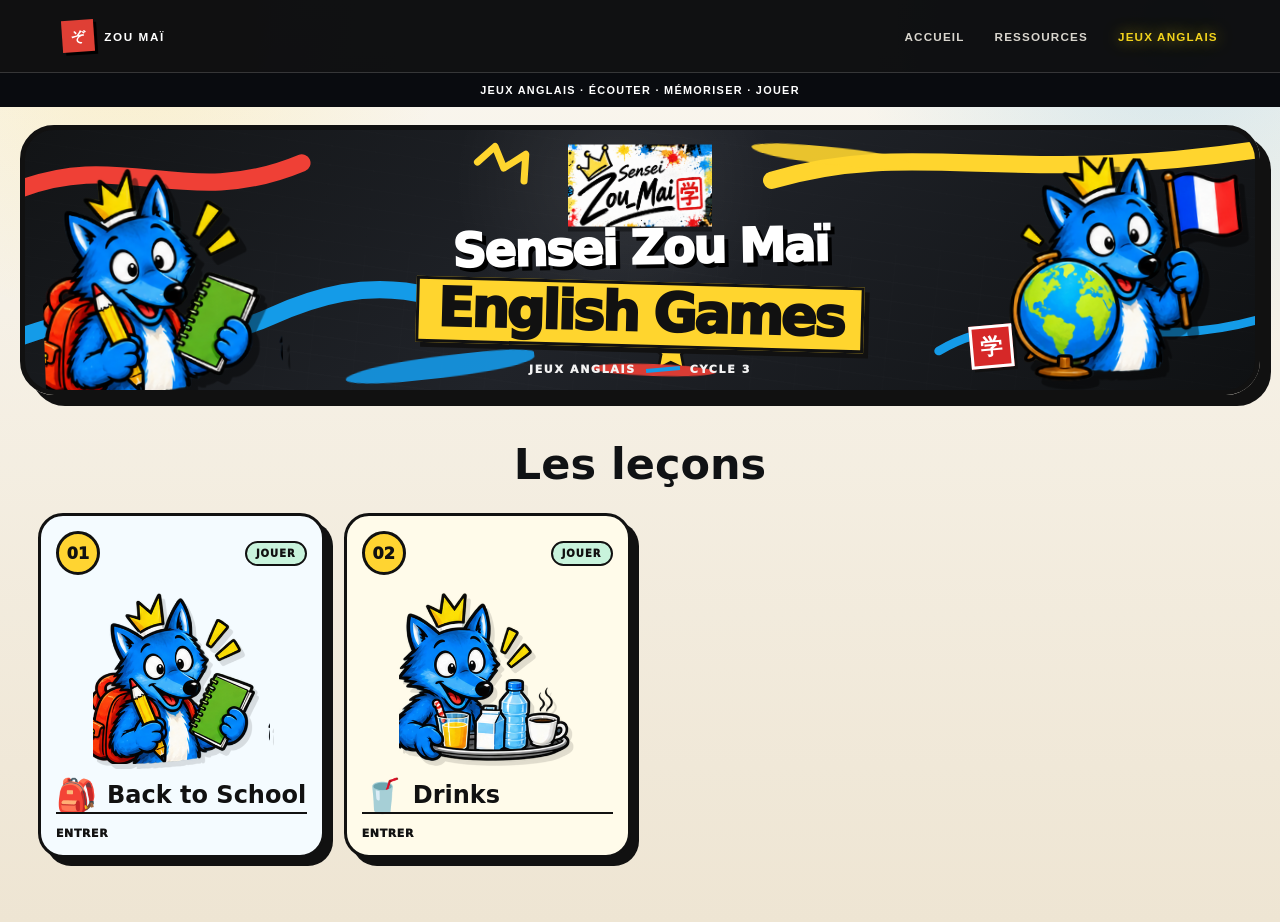
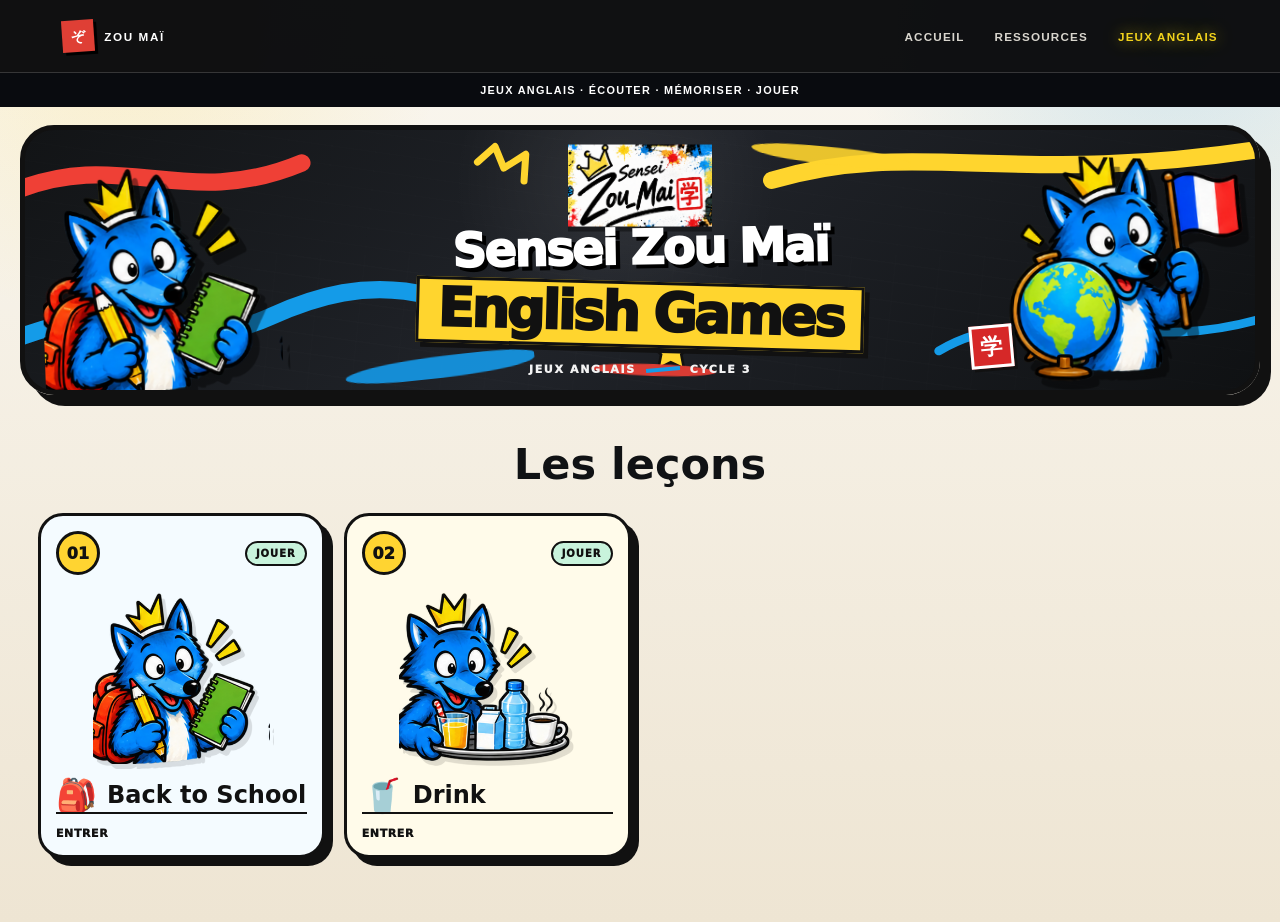
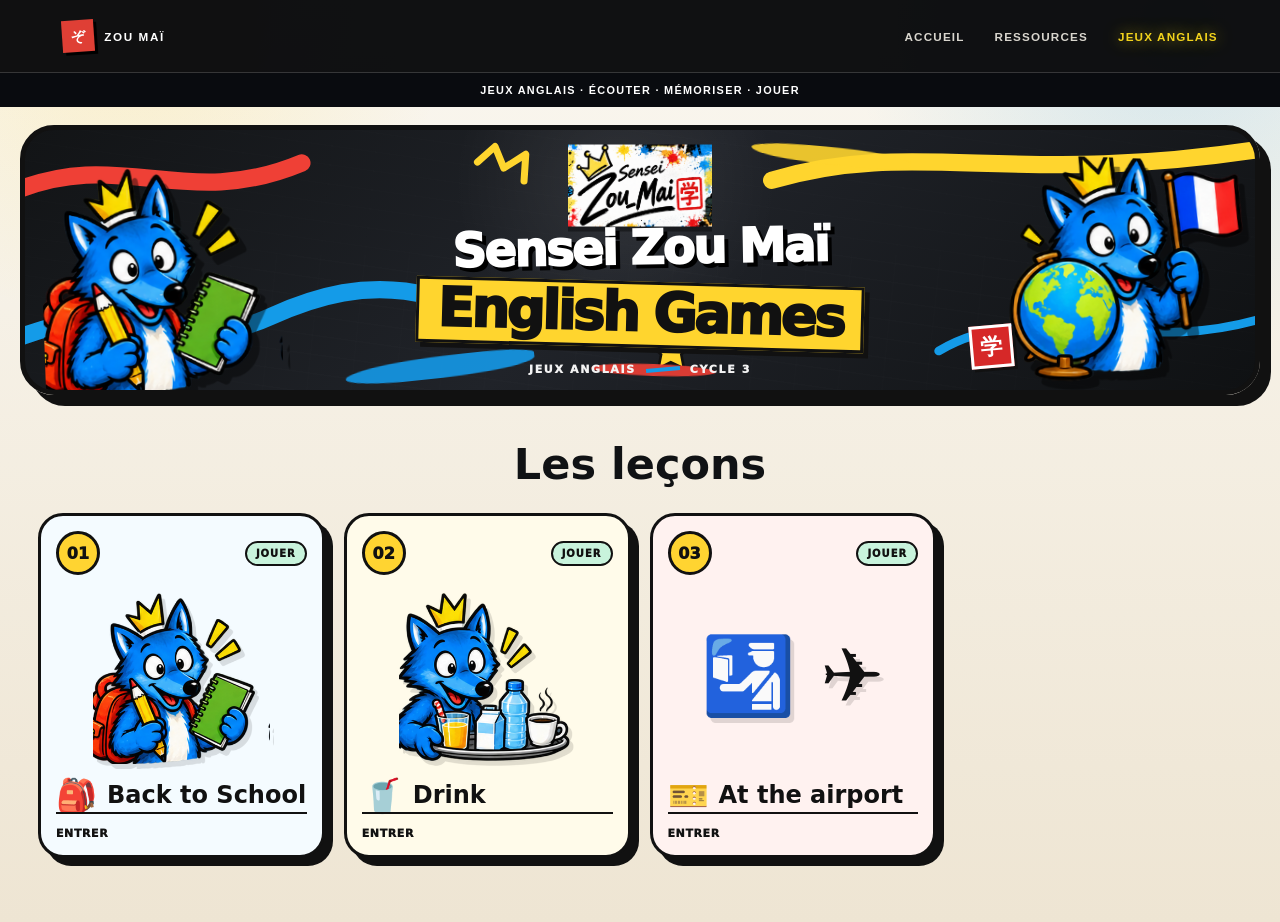
